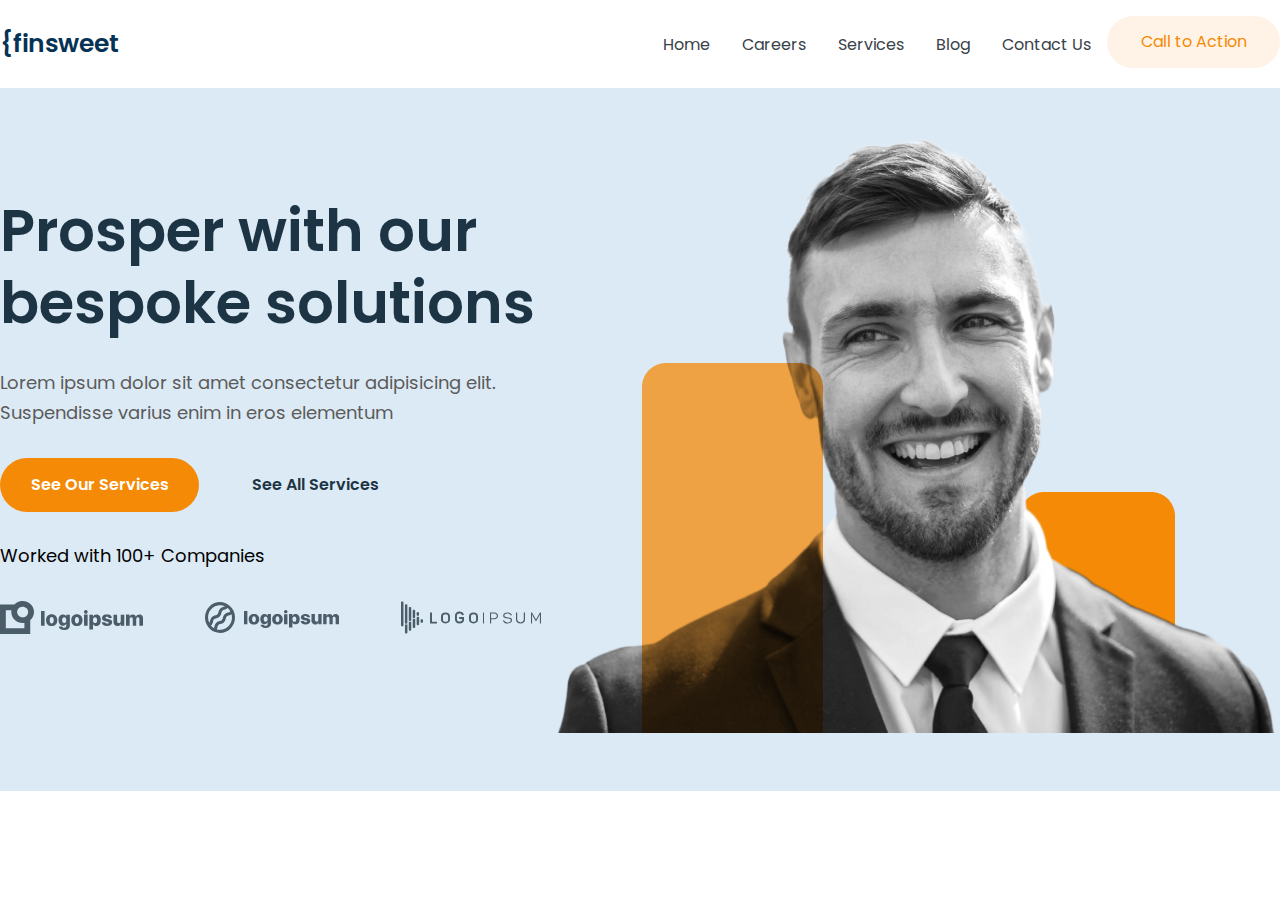
==== index.html @ b8356816 "update1" ====
<!DOCTYPE html>
<html lang="en">

<head>
    <meta charset="UTF-8">
    <meta http-equiv="X-UA-Compatible" content="IE=edge">
    <meta name="viewport" content="width=device-width, initial-scale=1.0">
    <title>Document</title>
    <link rel="stylesheet" href="style.css">
    <link rel="preconnect" href="https://fonts.googleapis.com">
    <link rel="preconnect" href="https://fonts.gstatic.com" crossorigin>
    <link href="https://fonts.googleapis.com/css2?family=Poppins:wght@400;500;600&display=swap" rel="stylesheet">
</head>

<body>
    <header>
        <div class="container">
            <div class="navbar">
                <div class="logo">
                    <p>{finsweet</p>
                </div>
                <div>
                    <nav>
                        <ul>
                            <li> <a href="#">Home</a></li>
                            <li><a href="#">Careers</a></li>
                            <li><a href="#">Services</a></li>
                            <li><a href="#">Blog</a></li>
                            <li><a href="#">Contact Us</a></li>
                        </ul>
                        <div class="button">
                            <a href="#"> Call to Action </a>
                        </div>
                    </nav>
                </div>
            </div>
        </div>
    </header>
    <section>
        <div class="top">
            <div class="container">
                <div class="topflex">
                    <div class="topfirst">
                        <div class="text1"> Prosper with our bespoke solutions</div>
                        <div class="text2">
                            <p> Lorem ipsum dolor sit amet consectetur adipisicing elit. Suspendisse varius enim in
                                eros
                                elementum
                            </p>
                        </div>
                        <div class="topbuttons">
                            <div class="topfirstbutton"><a href="#">See Our Services</a></div>
                            <div class="secondbutton"> <a href="#">See All Services</a></div>
                        </div>
                        <p>Worked with 100+ Companies</p>
                        <div class="topLogos">
                            <img src="./images/haeder-logo-1.svg" alt="">
                            <img src="./images/heder-logo-2.svg" alt="">
                            <img src="./images/header-logo-3.svg" alt="">
                        </div>
                    </div>
                                    <div class="topimg"><img src="./images/header-image.png" alt=""></div>
                </div>

            </div>
        </div>
    </section>

</body>

</html>
---- style.css ----
html{
    font-family: 'poppins';
}
*{
    box-sizing: border-box;
}
body{
    margin: 0;
}
.container{
    width: 100%;
    max-width: 1280px;
    margin: auto;
}
   /* header */
.navbar{
    display: flex;
    width: 100%;
    justify-content: space-between;
    align-items: center;
}
.logo{
    display: flex;
    justify-content: center;
    color: #063255;
    font-weight: 600;
    font-size: 25px;
}
 nav{
 
    display: flex;  
}
 nav ul{   
    width: 500px;
    list-style: none;
    display: flex;
    justify-content: space-around;
 }
 nav ul li a{
    color:  #394149;
    text-decoration: none ;
 }
 .button{
    width: 173px;
    height: 52px;
    background: rgba(245, 138, 7, 0.1);
    border-radius:31px ;
    display: flex;
    justify-content: center;
    align-items: center;
 }
.button a{
    color:#F58A07;
    text-decoration: none ;
}
 /* section 1 */
.top{
    height: 703px;
    background-color:#DCEAF5;
  
}  
.topflex{
    display: flex;
}
.topfirst{
    width: 576px;
    height: 439px;
    margin: auto;
    display: flex;
    flex-direction: column;
    justify-content: space-between;
    
}
.text1{
    color: #1d3444;
    font-size: 58px;
    font-weight: 600;
    line-height: 72px;
}
.text2{
    font-size: 18px;
    font-weight: 500;
    color: #5b5b5b;
    line-height: 30px;
}
.topfirstbutton{    
    width: 199px;
    height: 54px;
    border-radius: 27px;
    background-color: #F58A07;
    display: flex;
    justify-content: center;
    align-items: center;
}
.topfirstbutton a{
    color: #fff;
    text-decoration: none;
    font-size: 16px;
    font-weight: 600;
}
.topbuttons{
    width: 70%;
    display: flex;
    justify-content: space-between;
    align-items: center;   
}
.secondbutton a{
    color: #1d3444;
    text-decoration: none;
    font-size: 16px;
    font-weight: 600;
}
.topfirst p{
    color: #394149 , 50%;
    font-weight: 400;
    font-size: 18px;
    line-height: 30px;
}
.topLogos{
    display: flex;
    justify-content: space-between;
}
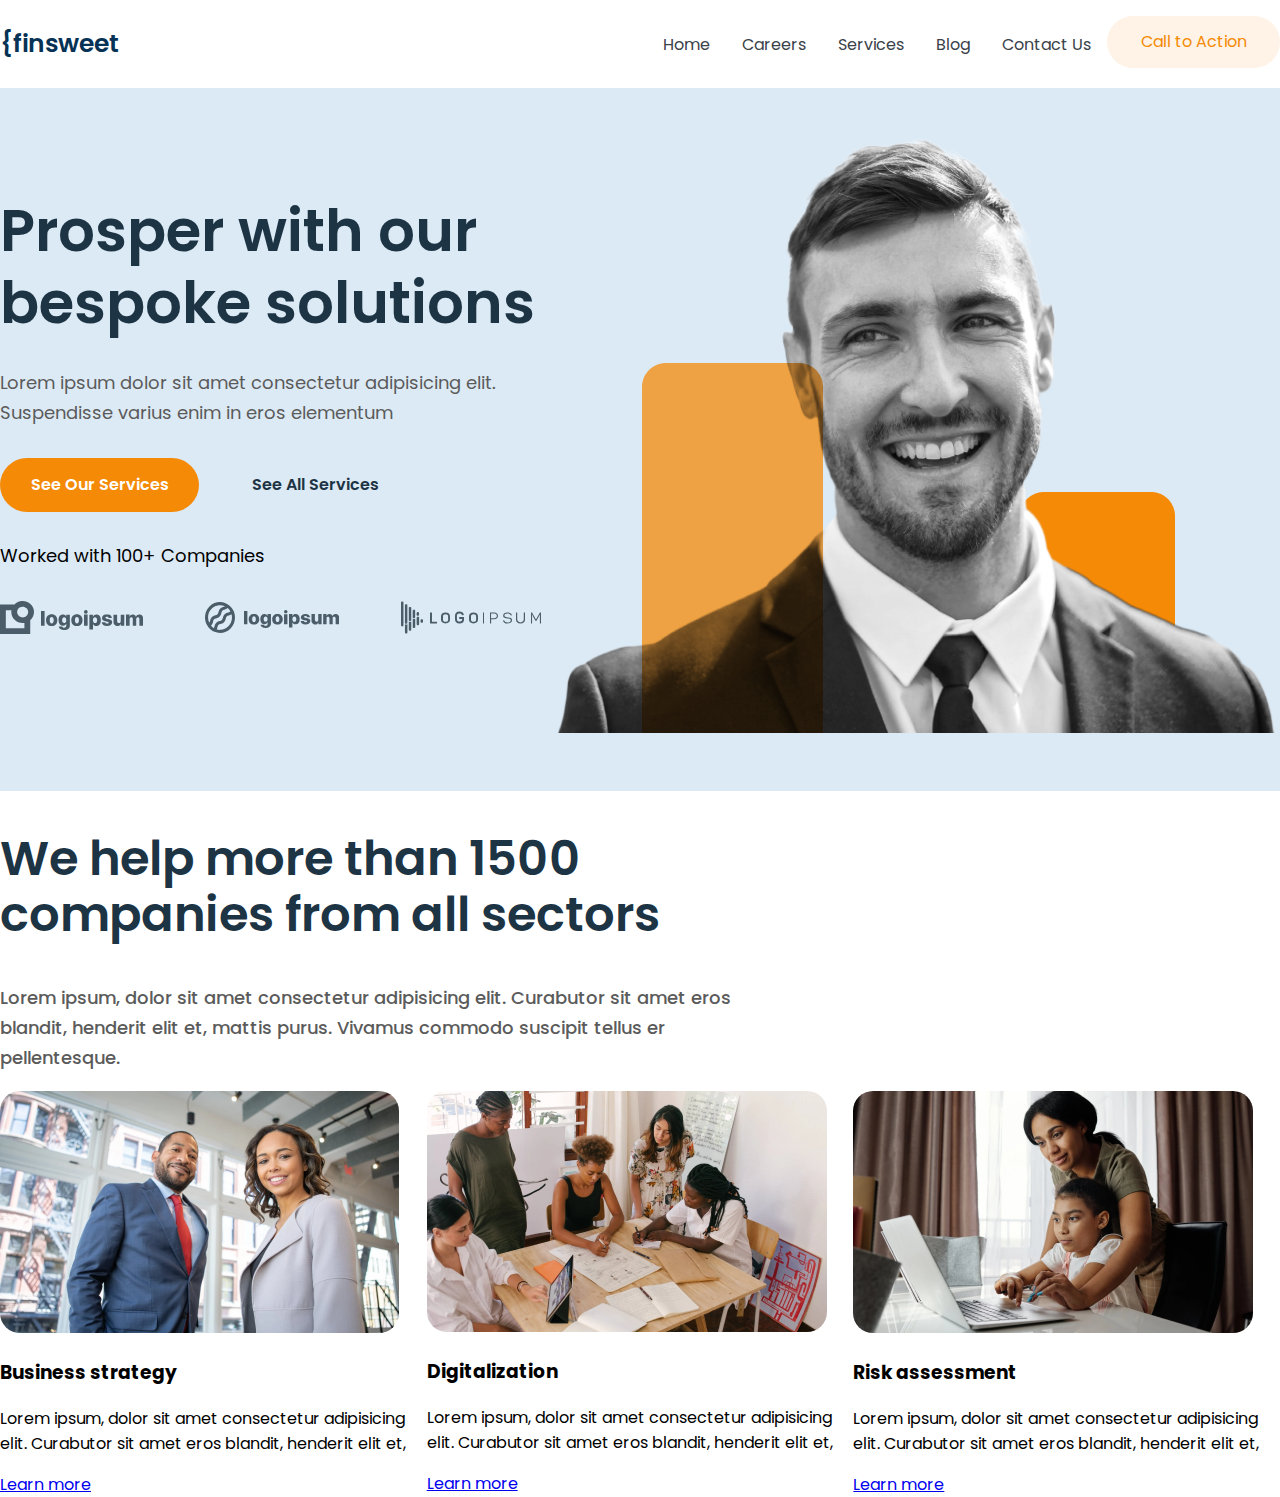
==== commit 98009ea7: "update 2" ====
--- a/index.html
+++ b/index.html
@@ -59,9 +59,49 @@
                             <img src="./images/header-logo-3.svg" alt="">
                         </div>
                     </div>
-                                    <div class="topimg"><img src="./images/header-image.png" alt=""></div>
+                    <div class="topimg"><img src="./images/header-image.png" alt=""></div>
                 </div>
 
+            </div>
+        </div>
+    </section>
+    <section>
+        <div class="container">
+            <div class="sect2">
+                <div class="helpsection">
+                    <h2>We help more than 1500 companies from all sectors</h2>
+                    <p>Lorem ipsum, dolor sit amet consectetur adipisicing elit. Curabutor sit amet eros blandit,
+                        henderit
+                        elit et, mattis purus. Vivamus commodo suscipit tellus er pellentesque.
+                    </p>
+                </div>
+                <div class="helpPost">
+                    <div>
+                        <img src="./images/post1.png" alt="">
+                        <h3>Business strategy</h3>
+                        <p>Lorem ipsum, dolor sit amet consectetur adipisicing elit. Curabutor sit amet eros blandit,
+                            henderit
+                            elit et, </p>
+                        <a href="#"> Learn more </a>
+                    </div>
+                    <div>
+                        <img src="./images/post-2.png" alt="">
+                        <h3>Digitalization</h3>
+                        <p>Lorem ipsum, dolor sit amet consectetur adipisicing elit. Curabutor sit amet eros blandit,
+                            henderit
+                            elit et, </p>
+                        <a href="#"> Learn more </a>
+                    </div>
+                    <div>
+                        <img src="./images/post-3.png" alt="">
+                        <h3>Risk assessment</h3>
+                        <p>Lorem ipsum, dolor sit amet consectetur adipisicing elit. Curabutor sit amet eros blandit,
+                            henderit
+                            elit et, </p>
+                        <a href="#"> Learn more </a>
+                    </div>
+
+                </div>
             </div>
         </div>
     </section>
--- a/style.css
+++ b/style.css
@@ -120,3 +120,30 @@
     display: flex;
     justify-content: space-between;
 }
+
+/* section 2 (help section) */
+.helpsection{
+    width: 735px;
+}
+.helpsection h2{
+    font-size: 48px;
+    font-weight: 600;
+    line-height: 56px; 
+    color:#1d3444
+}
+.helpsection p{
+    font-size: 18px;
+    font-weight: 500;
+    line-height: 30px; 
+    color:#5b5b5b
+}
+.helpPost{
+    width: 100%;
+    display:flex ;
+    justify-content: space-between;
+}
+.helpPost img{
+    border-radius: 20px;
+    
+}
+
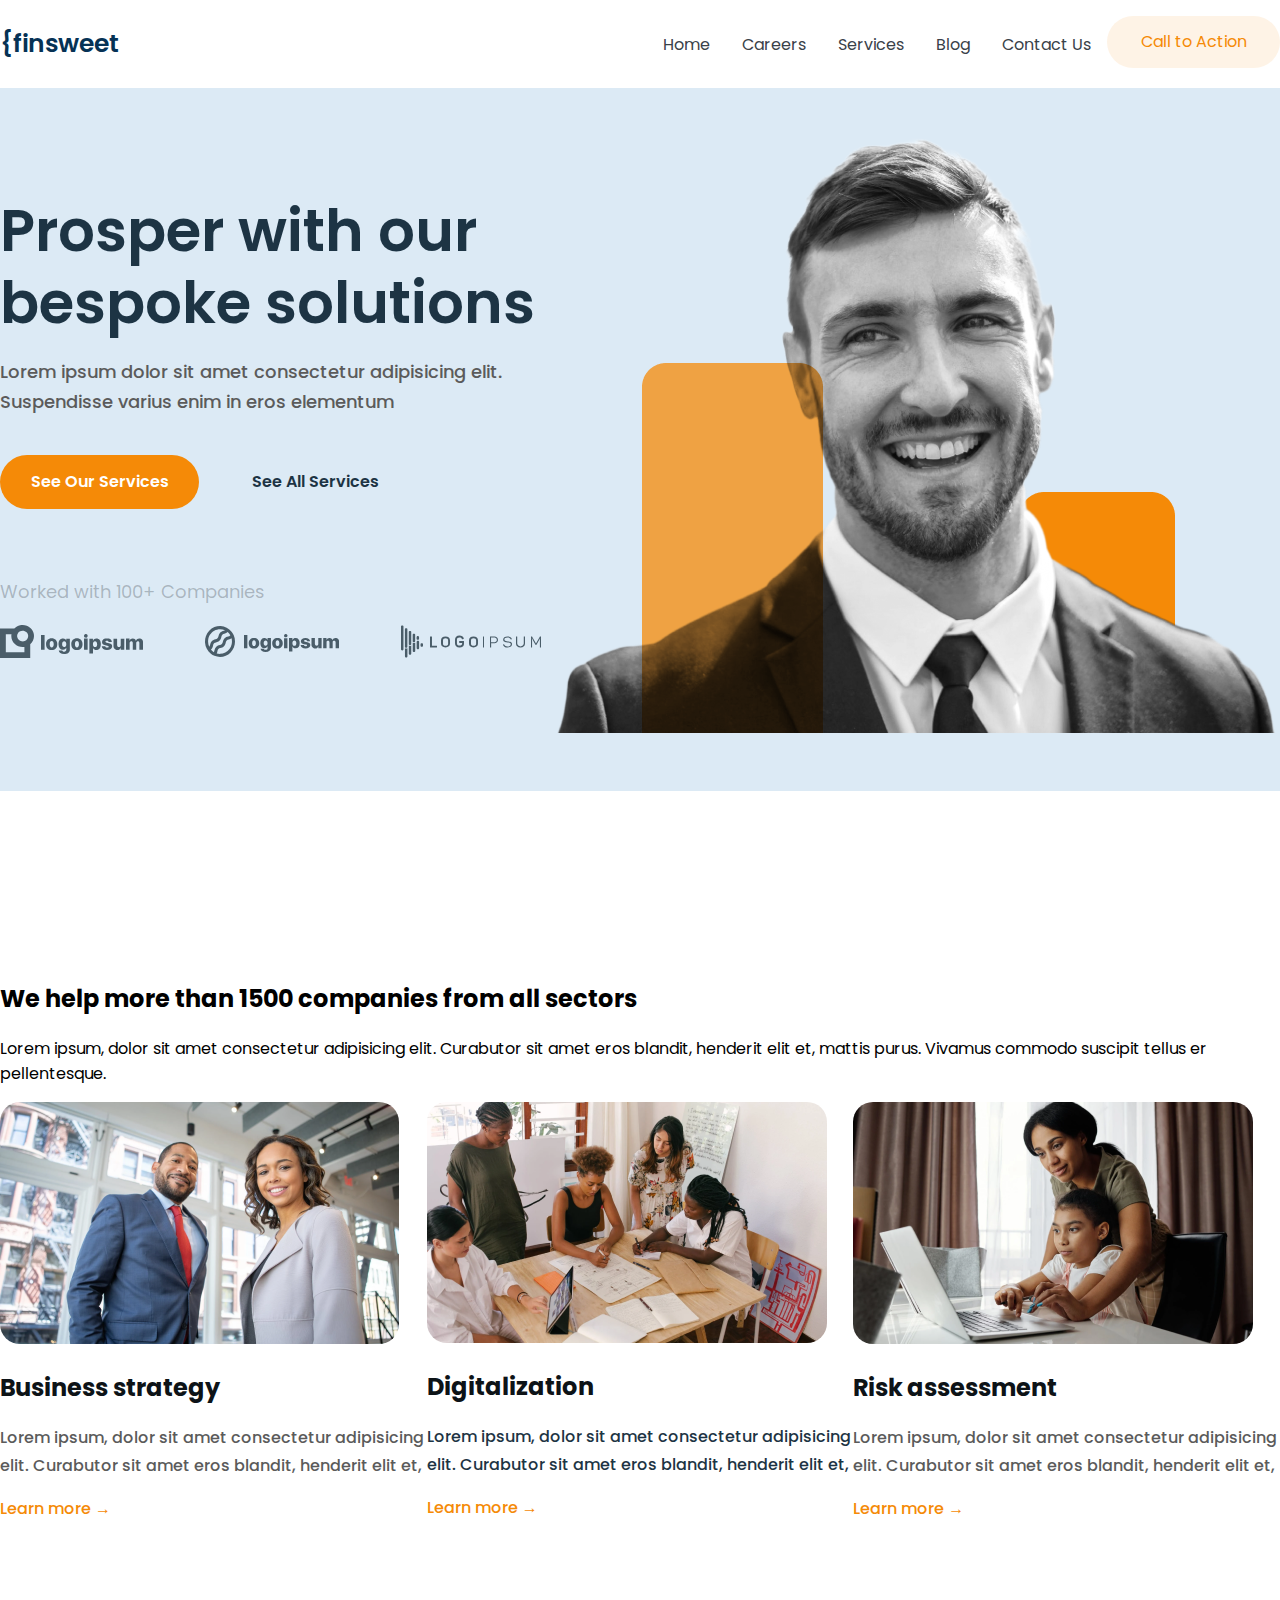
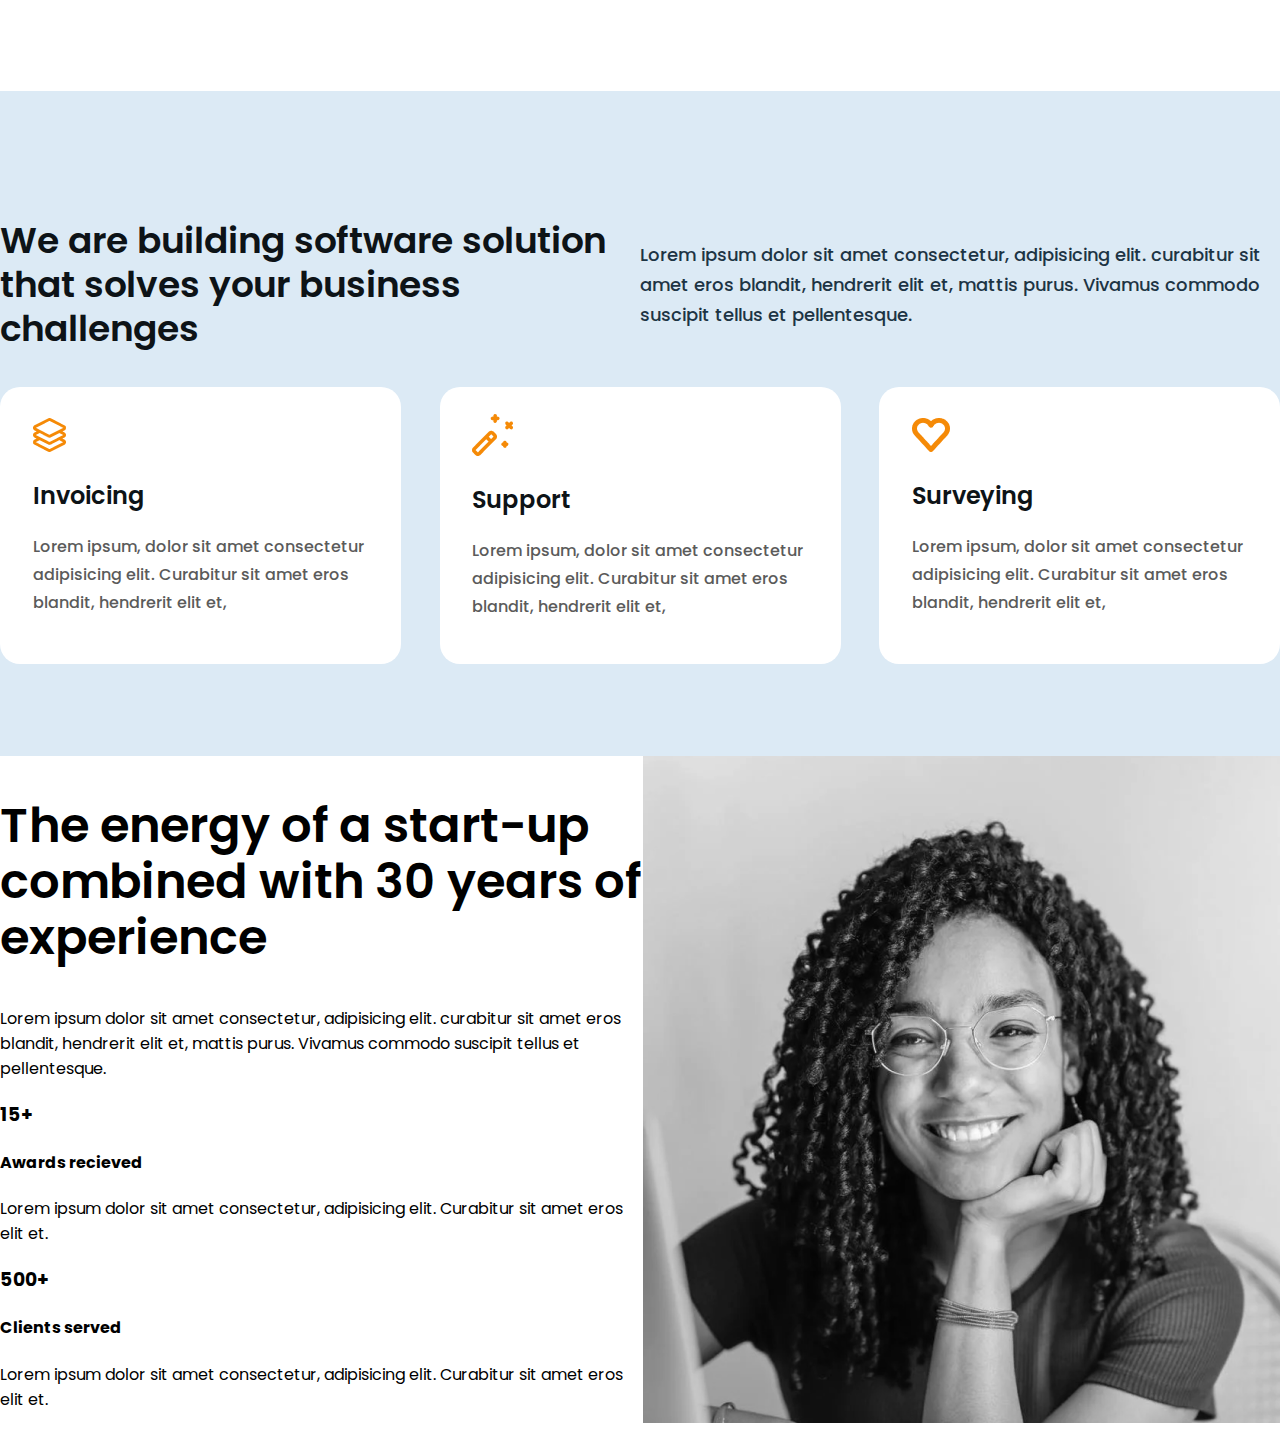
==== commit d6c5cb7a: "update3" ====
--- a/index.html
+++ b/index.html
@@ -1,25 +1,26 @@
 <!DOCTYPE html>
 <html lang="en">
 
-<head>
-    <meta charset="UTF-8">
-    <meta http-equiv="X-UA-Compatible" content="IE=edge">
-    <meta name="viewport" content="width=device-width, initial-scale=1.0">
-    <title>Document</title>
-    <link rel="stylesheet" href="style.css">
-    <link rel="preconnect" href="https://fonts.googleapis.com">
-    <link rel="preconnect" href="https://fonts.gstatic.com" crossorigin>
-    <link href="https://fonts.googleapis.com/css2?family=Poppins:wght@400;500;600&display=swap" rel="stylesheet">
-</head>
+    <head>
+        <meta charset="UTF-8">
+        <meta http-equiv="X-UA-Compatible" content="IE=edge">
+        <meta name="viewport" content="width=device-width, initial-scale=1.0">
+        <title>Document</title>
+        <link rel="stylesheet" href="style.css">
+        <link rel="stylesheet" href="global.css">
+        <link rel="stylesheet" href="header.css">
+        <link rel="preconnect" href="https://fonts.googleapis.com">
+        <link rel="preconnect" href="https://fonts.gstatic.com" crossorigin>
+        <link href="https://fonts.googleapis.com/css2?family=Poppins:wght@400;500;600&display=swap" rel="stylesheet">
+    </head>
 
-<body>
-    <header>
-        <div class="container">
-            <div class="navbar">
+    <body>
+        <header class="container">
+            <div class="header-part-1">
                 <div class="logo">
                     <p>{finsweet</p>
                 </div>
-                <div>
+                <div class="header-part-2">
                     <nav>
                         <ul>
                             <li> <a href="#">Home</a></li>
@@ -28,84 +29,160 @@
                             <li><a href="#">Blog</a></li>
                             <li><a href="#">Contact Us</a></li>
                         </ul>
-                        <div class="button">
-                            <a href="#"> Call to Action </a>
-                        </div>
                     </nav>
+                    <div class="call-button">
+                        <a href="#"> Call to Action </a>
+                    </div>
                 </div>
             </div>
-        </div>
-    </header>
-    <section>
-        <div class="top">
+        </header>
+        <section class="sec-1">
             <div class="container">
-                <div class="topflex">
-                    <div class="topfirst">
-                        <div class="text1"> Prosper with our bespoke solutions</div>
-                        <div class="text2">
+                <div class="sec-1-flex">
+                    <div class="sec-1-left">
+                        <div class="sec-1-left-title"> Prosper with our bespoke solutions</div>
+                        <div class="sec-1-left-p-1">
                             <p> Lorem ipsum dolor sit amet consectetur adipisicing elit. Suspendisse varius enim in
                                 eros
                                 elementum
                             </p>
                         </div>
-                        <div class="topbuttons">
-                            <div class="topfirstbutton"><a href="#">See Our Services</a></div>
-                            <div class="secondbutton"> <a href="#">See All Services</a></div>
+                        <div class="sec-1-left-buttons">
+                            <div class="sec-1-left-first-button"><a href="#">See Our Services</a></div>
+                            <div class="sec-1-left-second-button"> <a href="#">See All Services</a></div>
                         </div>
-                        <p>Worked with 100+ Companies</p>
-                        <div class="topLogos">
+                        <div class="sec-1-left-p-2">
+                            <p>Worked with 100+ Companies</p>
+                        </div>
+                        <div class="sec-1-logos">
                             <img src="./images/haeder-logo-1.svg" alt="">
                             <img src="./images/heder-logo-2.svg" alt="">
                             <img src="./images/header-logo-3.svg" alt="">
                         </div>
                     </div>
-                    <div class="topimg"><img src="./images/header-image.png" alt=""></div>
+                    <div class="right"><img src="./images/header-image.png" alt=""></div>
                 </div>
 
+
             </div>
-        </div>
-    </section>
-    <section>
-        <div class="container">
-            <div class="sect2">
-                <div class="helpsection">
-                    <h2>We help more than 1500 companies from all sectors</h2>
-                    <p>Lorem ipsum, dolor sit amet consectetur adipisicing elit. Curabutor sit amet eros blandit,
-                        henderit
-                        elit et, mattis purus. Vivamus commodo suscipit tellus er pellentesque.
-                    </p>
-                </div>
-                <div class="helpPost">
-                    <div>
-                        <img src="./images/post1.png" alt="">
-                        <h3>Business strategy</h3>
+        </section>
+        <section>
+            <div class="sect2 container">
+                <div class="">
+                    <div class="helpSection">
+                        <h2>We help more than 1500 companies from all sectors</h2>
                         <p>Lorem ipsum, dolor sit amet consectetur adipisicing elit. Curabutor sit amet eros blandit,
                             henderit
-                            elit et, </p>
-                        <a href="#"> Learn more </a>
+                            elit et, mattis purus. Vivamus commodo suscipit tellus er pellentesque.
+                        </p>
                     </div>
-                    <div>
-                        <img src="./images/post-2.png" alt="">
-                        <h3>Digitalization</h3>
-                        <p>Lorem ipsum, dolor sit amet consectetur adipisicing elit. Curabutor sit amet eros blandit,
-                            henderit
-                            elit et, </p>
-                        <a href="#"> Learn more </a>
+                    <div class="helpPost">
+                        <div>
+                            <img src="./images/post1.png" alt="">
+                            <h3>Business strategy</h3>
+                            <p>Lorem ipsum, dolor sit amet consectetur adipisicing elit. Curabutor sit amet eros blandit,
+                                henderit
+                                elit et, </p>
+                            <a href="#"> Learn more </a>
+                        </div>
+                        <div>
+                            <img src="./images/post-2.png" alt="">
+                            <h3>Digitalization</h3>
+                            <p>
+                            <div class=helpPost2> Lorem ipsum, dolor sit amet consectetur adipisicing elit. Curabutor sit
+                                amet eros blandit,
+                                henderit
+                                elit et, </div>
+                            </p>
+                            <a href="#"> Learn more </a>
+                        </div>
+                        <div>
+                            <img src="./images/post-3.png" alt="">
+                            <h3>Risk assessment</h3>
+                            <p>Lorem ipsum, dolor sit amet consectetur adipisicing elit. Curabutor sit amet eros blandit,
+                                henderit
+                                elit et, </p>
+                            <a href="#"> Learn more </a>
+                        </div>
                     </div>
-                    <div>
-                        <img src="./images/post-3.png" alt="">
-                        <h3>Risk assessment</h3>
-                        <p>Lorem ipsum, dolor sit amet consectetur adipisicing elit. Curabutor sit amet eros blandit,
-                            henderit
-                            elit et, </p>
-                        <a href="#"> Learn more </a>
-                    </div>
-
                 </div>
             </div>
-        </div>
-    </section>
-
-</body>
-
+        </section>
+        <section>
+            <div class="feasection">
+                <div class="container">
+                    <div class="fsectexts">
+                        <h3>We are building software solution that solves your business challenges</h3>
+                        <p>Lorem ipsum dolor sit amet consectetur, adipisicing elit. curabitur sit amet eros blandit,
+                            hendrerit elit et, mattis purus. Vivamus commodo suscipit tellus et pellentesque.
+                        </p>
+                    </div>
+                    <div class="fseccards">
+                        <div class="fseccard">
+                            <div>
+                                <img src="./images/Icon-layer.png" alt="">
+                                <h3>Invoicing</h3>
+                                <p>Lorem ipsum, dolor sit amet consectetur adipisicing elit. Curabitur sit amet eros
+                                    blandit,
+                                    hendrerit elit et,
+                                </p>
+                            </div>
+                        </div>
+                        <div class="fseccard">
+                            <div>
+                                <img src="./images/Icon-wizard.png" alt="">
+                                <h3>Support</h3>
+                                <p>Lorem ipsum, dolor sit amet consectetur adipisicing elit. Curabitur sit amet eros
+                                    blandit,
+                                    hendrerit elit et,
+                                </p>
+                            </div>
+                        </div>
+                        <div class="fseccard">
+                            <div>
+                                <img src="./images/Icon-heart.png" alt="">
+                                <h3>Surveying</h3>
+                                <p>Lorem ipsum, dolor sit amet consectetur adipisicing elit. Curabitur sit amet eros
+                                    blandit,
+                                    hendrerit elit et,
+                                </p>
+                            </div>
+                        </div>
+                    </div>
+                </div>
+            </div>
+        </section>
+        <section>
+            <div class="aboutsec">
+                <div class="container">
+                    <div class="absection">
+                        <div class="abtext">
+                            <h2>The energy of a start-up combined with 30 years of experience</h2>
+                            <p>Lorem ipsum dolor sit amet consectetur, adipisicing elit. curabitur sit amet eros blandit,
+                                hendrerit elit et, mattis purus. Vivamus commodo suscipit tellus et pellentesque.</p>
+                            <div class="abfea">
+                                <div>
+                                    <h3>15+</h3>
+                                    <h4>Awards recieved</h4>
+                                    <p>Lorem ipsum dolor sit amet consectetur, adipisicing elit. Curabitur sit amet eros
+                                        elit
+                                        et.</p>
+                                </div>
+                                <div>
+                                    <h3>500+</h3>
+                                    <h4>Clients served</h4>
+                                    <p>Lorem ipsum dolor sit amet consectetur, adipisicing elit. Curabitur sit amet eros
+                                        elit
+                                        et.</p>
+                                </div>
+                            </div>
+                        </div>
+                        <div class="abimg">
+                            <img src="./images/about-image.png" alt="">
+                        </div>
+                    </div>
+                </div>
+            </div>
+        </section>
+    </body>
 </html>--- a/style.css
+++ b/style.css
@@ -1,89 +1,39 @@
-html{
-    font-family: 'poppins';
-}
-*{
-    box-sizing: border-box;
-}
-body{
-    margin: 0;
-}
-.container{
-    width: 100%;
-    max-width: 1280px;
-    margin: auto;
-}
-   /* header */
-.navbar{
-    display: flex;
-    width: 100%;
-    justify-content: space-between;
-    align-items: center;
-}
-.logo{
-    display: flex;
-    justify-content: center;
-    color: #063255;
-    font-weight: 600;
-    font-size: 25px;
-}
- nav{
- 
-    display: flex;  
-}
- nav ul{   
-    width: 500px;
-    list-style: none;
-    display: flex;
-    justify-content: space-around;
- }
- nav ul li a{
-    color:  #394149;
-    text-decoration: none ;
- }
- .button{
-    width: 173px;
-    height: 52px;
-    background: rgba(245, 138, 7, 0.1);
-    border-radius:31px ;
-    display: flex;
-    justify-content: center;
-    align-items: center;
- }
-.button a{
-    color:#F58A07;
-    text-decoration: none ;
-}
- /* section 1 */
-.top{
+/* section 1 */
+.sec-1{
     height: 703px;
     background-color:#DCEAF5;
-  
 }  
-.topflex{
+.sec-1-flex{
     display: flex;
 }
-.topfirst{
+.sec-1-left{
     width: 576px;
     height: 439px;
     margin: auto;
     display: flex;
     flex-direction: column;
     justify-content: space-between;
-    
 }
-.text1{
+.sec-1-left-title{
     color: #1d3444;
     font-size: 58px;
     font-weight: 600;
     line-height: 72px;
 }
-.text2{
+.sec-1-left-p-1{
     font-size: 18px;
     font-weight: 500;
     color: #5b5b5b;
     line-height: 30px;
 }
-.topfirstbutton{    
+.sec-1-left-buttons{
+    width: 70%;
+    display: flex;
+    justify-content: space-between;
+    align-items: center; 
+    margin-top: 20px;
+}  
+.sec-1-left-first-button {    
     width: 199px;
     height: 54px;
     border-radius: 27px;
@@ -92,40 +42,44 @@
     justify-content: center;
     align-items: center;
 }
-.topfirstbutton a{
+.sec-1-left-first-button a {
     color: #fff;
     text-decoration: none;
     font-size: 16px;
-    font-weight: 600;
+    font-weight: 600; 
 }
-.topbuttons{
-    width: 70%;
-    display: flex;
-    justify-content: space-between;
-    align-items: center;   
-}
-.secondbutton a{
+.sec-1-left-second-button a{
     color: #1d3444;
     text-decoration: none;
     font-size: 16px;
     font-weight: 600;
 }
-.topfirst p{
-    color: #394149 , 50%;
+.sec-1-left-p-2{
+    color: #39414950;
     font-weight: 400;
     font-size: 18px;
     line-height: 30px;
+    margin-top: 50px;
 }
-.topLogos{
+.sec-1-logos{
     display: flex;
     justify-content: space-between;
 }
+.sec-1-right{
+    margin-right: 10000px;
+}
 
 /* section 2 (help section) */
+.sect2{
+    height: 900px;
+    display: flex;
+    align-items: center;
+}
 .helpsection{
     width: 735px;
 }
 .helpsection h2{
+    margin-top: 0;
     font-size: 48px;
     font-weight: 600;
     line-height: 56px; 
@@ -144,6 +98,99 @@
 }
 .helpPost img{
     border-radius: 20px;
-    
+}
+.helpPost h3{
+    font-size: 24px;
+    font-weight: 500px;
+    line-height: 25.56px;
+    color: #0d1317;
+}
+.helpPost p{
+    font-size: 16px;
+    font-weight: 500;
+    line-height: 28px;
+    color:#5b5b5b
+} 
+.helpPost2{ 
+    color: #1d3444;
+    font-size: 16px;
+    font-weight: 500;
+    line-height: 28px;
+}
+.helpPost a{
+    color: #F58A07;
+    font-size: 16px;
+    font-weight: 500;
+    line-height: 17.04px;
+    text-decoration: none;
+}
+.helpPost a::after{
+    content: "\2192";   
+}
+/* section 3 */
+.feasection{
+    height: 665px;
+    background: #DCEAF5;
+    display: flex;
+    justify-content: center;
+    align-items: center;
+}
+.fsectexts{
+    display: flex;
+    align-items: center;
+}
+.fsectexts h3{
+    width: 50%;
+    color: #0d1317;
+    font-size: 36px;
+    font-weight: 600;
+    line-height: 44px;
+}
+.fsectexts p {
+    width: 50%;
+    color: #1d3444;
+    font-size: 18px;
+    font-weight: 500;
+    line-height: 30px;
+}
+.fseccards{
+    display: flex;
+    justify-content:space-between ;
+}
+.fseccard{
+    background-color: #fff ;
+    width: 401px;
+    height: 277px;
+    display: flex;
+    justify-content: center;
+    align-items: center;
+    border-radius: 20px;
+}
+.fseccard div{
+    width: 336px;
+}
+.fseccard h3{
+    color: #0d1317;
+    font-size: 24px;
+    font-weight: 600;
+    line-height: 25.56PX;
+}
+.fseccard p{
+    color: #5b5b5b;
+    font-size: 16px;
+    font-weight: 500;
+    line-height: 28PX;
+}
+/* section 4 */
+.absection{
+    display: flex;
+    justify-content: center;
+    align-items: center;
+}
+.abtext h2{ 
+    font-size: 48px;
+    font-weight: 600;
+    line-height: 56px;
+
 }
 
--- a/global.css
+++ b/global.css
@@ -0,0 +1,20 @@
+html{
+    font-family: 'poppins';
+}
+*{
+    box-sizing: border-box;
+}
+body{
+    margin: 0;
+}
+.container{
+    width: 100%;
+    max-width: 1280px;
+    margin: auto;
+}
+a {
+    text-decoration: none;
+}
+ul{
+    list-style: none;
+}--- a/header.css
+++ b/header.css
@@ -0,0 +1,38 @@
+.header-part-1{
+    display: flex;
+    width: 100%;
+    justify-content: space-between;
+    align-items: center;
+}
+.logo{
+    display: flex;
+    justify-content: center;
+    color: #063255;
+    font-weight: 600;
+    font-size: 25px;
+}
+ .header-part-2{ 
+    display: flex;  
+}
+ nav ul{   
+    width: 500px;
+    display: flex;
+    justify-content: space-around;
+ }
+ nav ul li a{
+    color:  #394149;
+
+ }
+ .call-button{
+    width: 173px;
+    height: 52px;
+    background: rgba(245, 138, 7, 0.1);
+    border-radius:31px ;
+    display: flex;
+    justify-content: center;
+    align-items: center;
+ }
+.call-button a{
+    color:#F58A07;
+
+}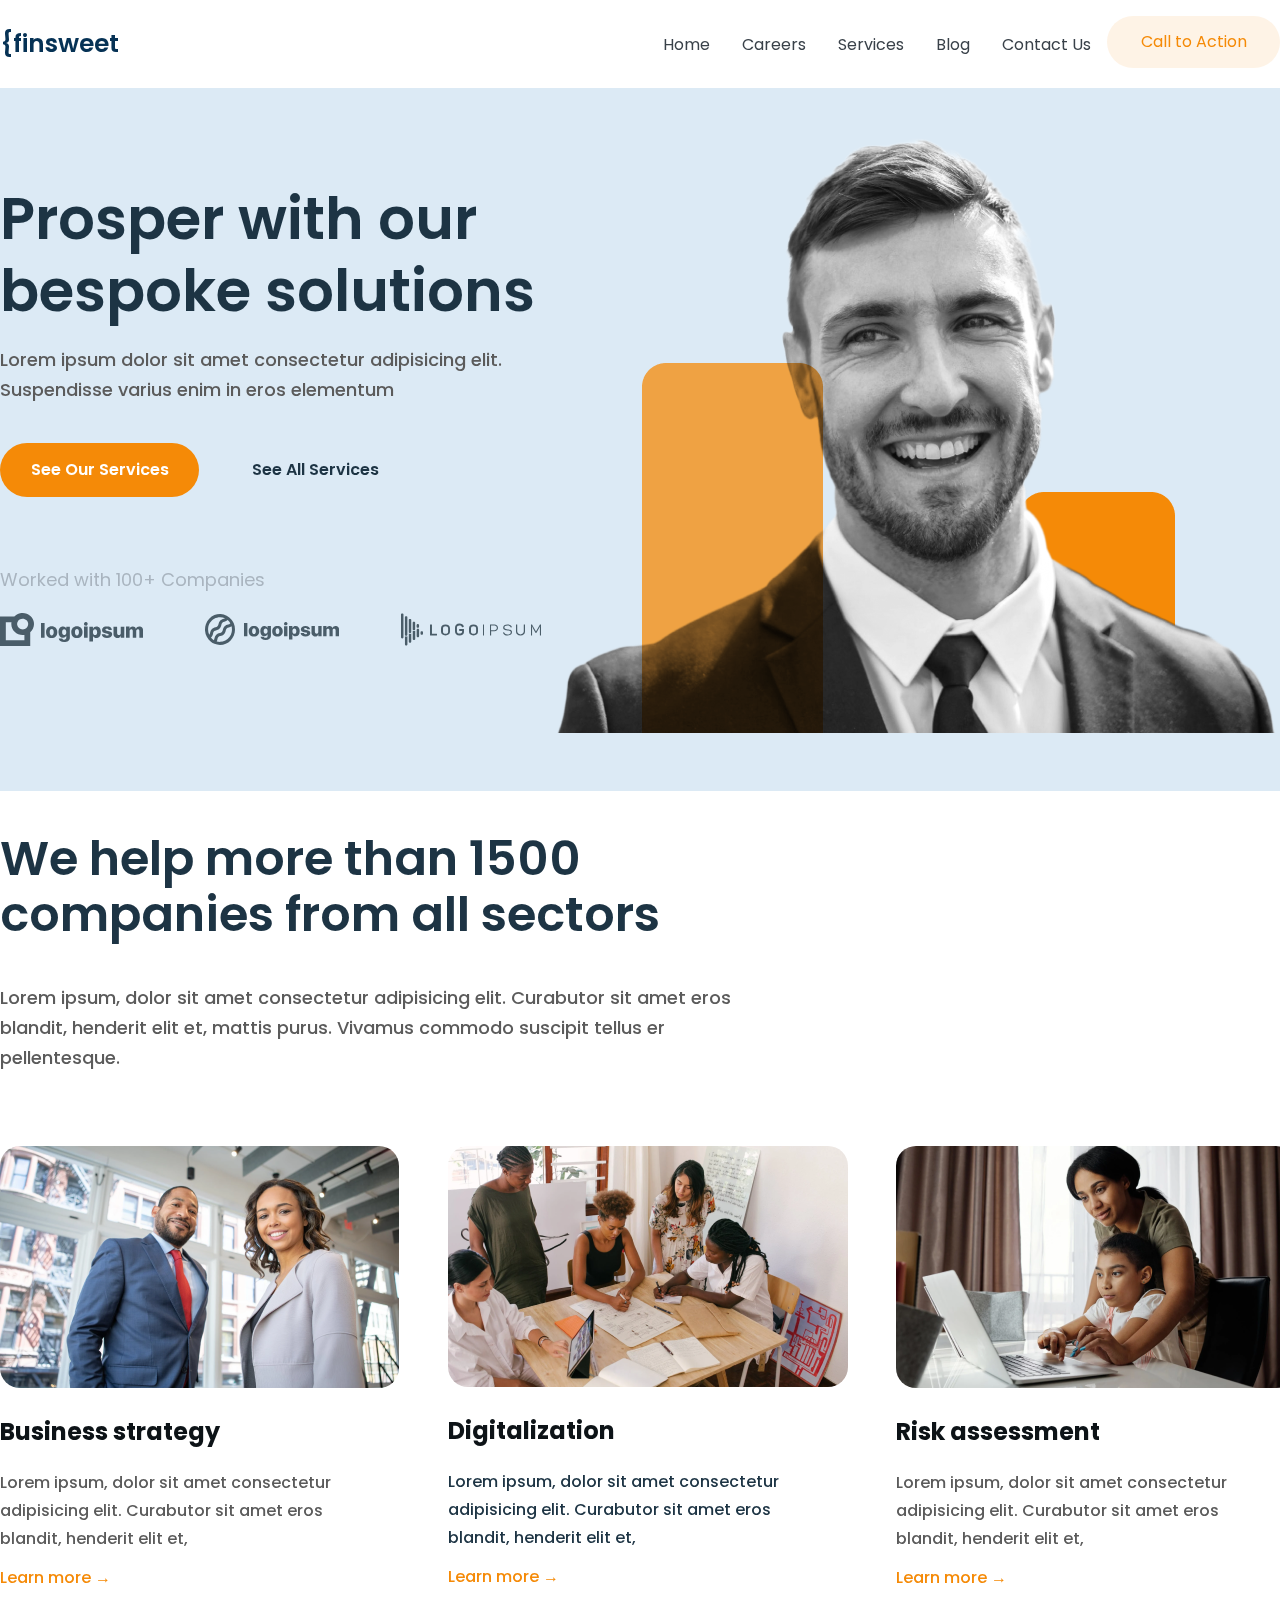
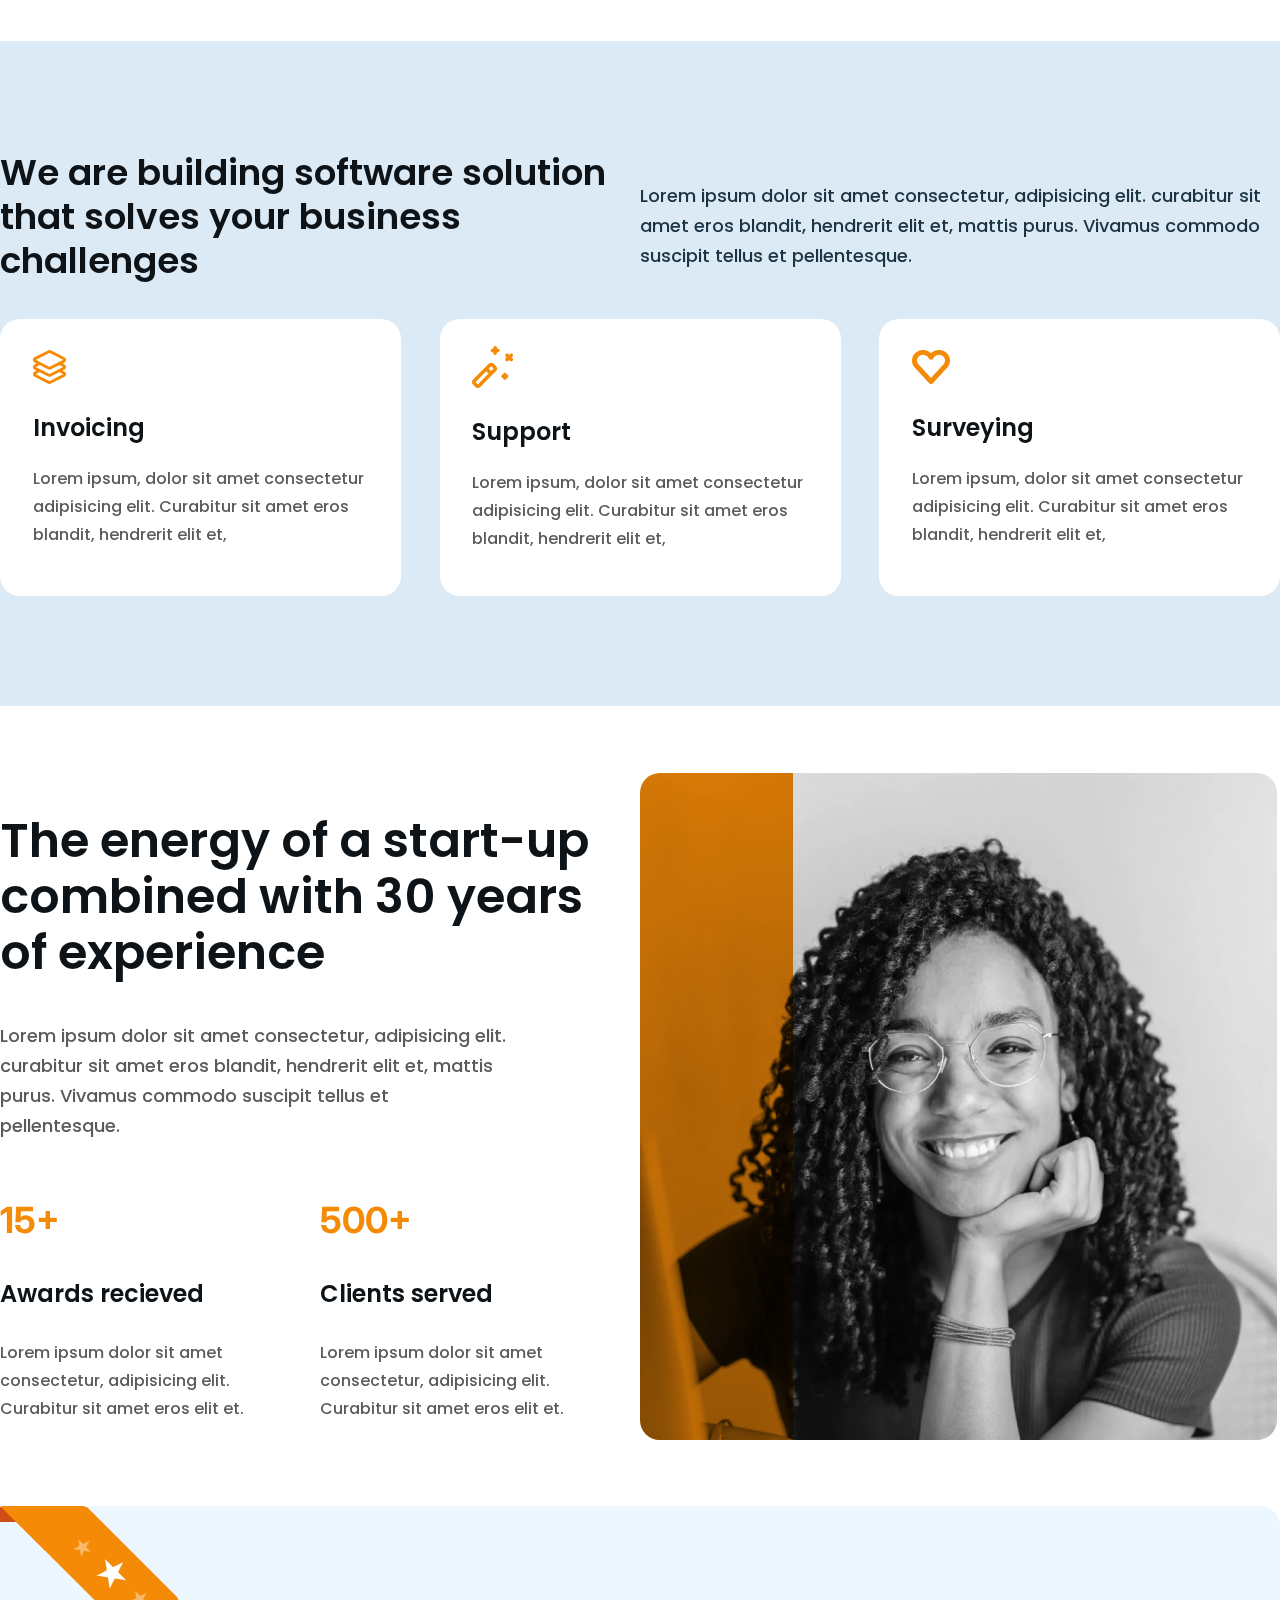
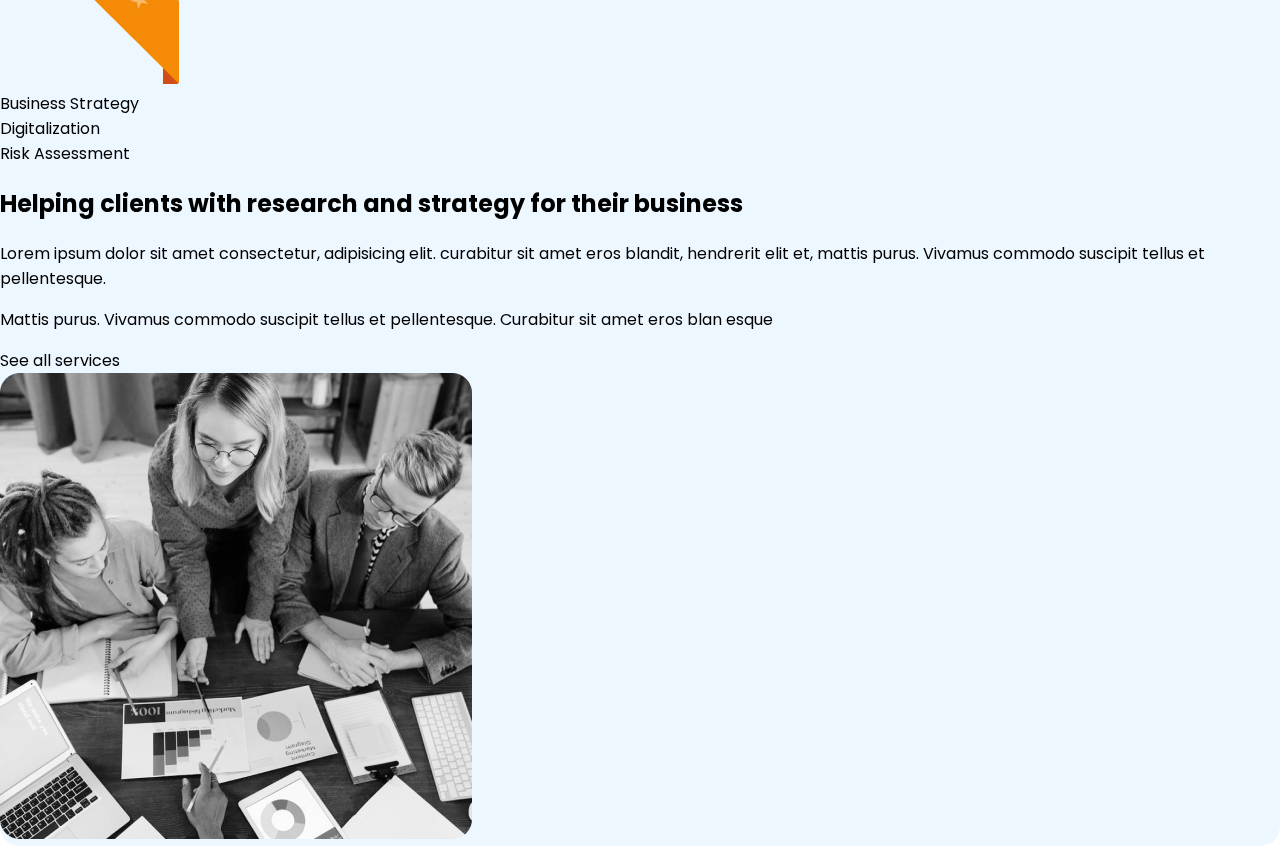
==== commit cc343889: "update4" ====
--- a/index.html
+++ b/index.html
@@ -12,8 +12,10 @@
         <link rel="preconnect" href="https://fonts.googleapis.com">
         <link rel="preconnect" href="https://fonts.gstatic.com" crossorigin>
         <link href="https://fonts.googleapis.com/css2?family=Poppins:wght@400;500;600&display=swap" rel="stylesheet">
+        <link rel="preconnect" href="https://fonts.googleapis.com">
+        <link rel="preconnect" href="https://fonts.gstatic.com" crossorigin>
+        <link href="https://fonts.googleapis.com/css2?family=Inter:wght@700&display=swap" rel="stylesheet">
     </head>
-
     <body>
         <header class="container">
             <div class="header-part-1">
@@ -62,125 +64,150 @@
                     </div>
                     <div class="right"><img src="./images/header-image.png" alt=""></div>
                 </div>
-
-
-            </div>
-        </section>
-        <section>
-            <div class="sect2 container">
-                <div class="">
-                    <div class="helpSection">
-                        <h2>We help more than 1500 companies from all sectors</h2>
+            </div>
+        </section>
+        <section class="sec-2 container">
+            <div class="sec-2-title">
+                <h2>We help more than 1500 companies from all sectors</h2>
+                <p>Lorem ipsum, dolor sit amet consectetur adipisicing elit. Curabutor sit amet eros blandit,
+                    henderit
+                    elit et, mattis purus. Vivamus commodo suscipit tellus er pellentesque.
+                </p>
+            </div>
+            <div class="sec-2-help-post">
+                <article>
+                    <a href="#">
+                        <img src="./images/post1.png" alt="">
+                        <h3>Business strategy</h3>
                         <p>Lorem ipsum, dolor sit amet consectetur adipisicing elit. Curabutor sit amet eros blandit,
                             henderit
-                            elit et, mattis purus. Vivamus commodo suscipit tellus er pellentesque.
-                        </p>
-                    </div>
-                    <div class="helpPost">
-                        <div>
-                            <img src="./images/post1.png" alt="">
-                            <h3>Business strategy</h3>
-                            <p>Lorem ipsum, dolor sit amet consectetur adipisicing elit. Curabutor sit amet eros blandit,
-                                henderit
-                                elit et, </p>
-                            <a href="#"> Learn more </a>
-                        </div>
-                        <div>
-                            <img src="./images/post-2.png" alt="">
-                            <h3>Digitalization</h3>
-                            <p>
-                            <div class=helpPost2> Lorem ipsum, dolor sit amet consectetur adipisicing elit. Curabutor sit
+                            elit et, </p>
+                        <div class="sec-2-help-post-orange-text"> Learn more </div>
+                    </a>
+                </article>
+                <article>
+                    <a href="#">
+                        <img src="./images/post-2.png" alt="">
+                        <h3>Digitalization</h3>
+                        <p>
+                            <div class=sec-2-help-post-2-p>
+                                Lorem ipsum, dolor sit amet consectetur adipisicing elit. Curabutor sit
                                 amet eros blandit,
                                 henderit
-                                elit et, </div>
-                            </p>
-                            <a href="#"> Learn more </a>
-                        </div>
+                                elit et,
+                            </div>
+                        </p>
+                        <div class="sec-2-help-post-orange-text"> Learn more </div>
+                    </a>
+                </article>
+                <article>
+                    <a href="#">
+                        <img src="./images/post-3.png" alt="">
+                        <h3>Risk assessment</h3>
+                        <p>Lorem ipsum, dolor sit amet consectetur adipisicing elit. Curabutor sit amet eros blandit,
+                            henderit
+                            elit et, </p>
+                        <div class="sec-2-help-post-orange-text"> Learn more </div>
+                    </a>
+                    <article>
+            </div>
+            </div>
+        </section>
+        <section class="sec-3">
+            <div class="container">
+                <div class="sec-3-title">
+                    <h3>We are building software solution that solves your business challenges</h3>
+                    <p>Lorem ipsum dolor sit amet consectetur, adipisicing elit. curabitur sit amet eros blandit,
+                        hendrerit elit et, mattis purus. Vivamus commodo suscipit tellus et pellentesque.
+                    </p>
+                </div>
+                <div class="sec-3-cards">
+                    <div class="sec-3-card">
                         <div>
-                            <img src="./images/post-3.png" alt="">
-                            <h3>Risk assessment</h3>
-                            <p>Lorem ipsum, dolor sit amet consectetur adipisicing elit. Curabutor sit amet eros blandit,
-                                henderit
-                                elit et, </p>
-                            <a href="#"> Learn more </a>
-                        </div>
-                    </div>
-                </div>
-            </div>
-        </section>
-        <section>
-            <div class="feasection">
-                <div class="container">
-                    <div class="fsectexts">
-                        <h3>We are building software solution that solves your business challenges</h3>
-                        <p>Lorem ipsum dolor sit amet consectetur, adipisicing elit. curabitur sit amet eros blandit,
-                            hendrerit elit et, mattis purus. Vivamus commodo suscipit tellus et pellentesque.
-                        </p>
-                    </div>
-                    <div class="fseccards">
-                        <div class="fseccard">
-                            <div>
-                                <img src="./images/Icon-layer.png" alt="">
-                                <h3>Invoicing</h3>
-                                <p>Lorem ipsum, dolor sit amet consectetur adipisicing elit. Curabitur sit amet eros
-                                    blandit,
-                                    hendrerit elit et,
-                                </p>
-                            </div>
-                        </div>
-                        <div class="fseccard">
-                            <div>
-                                <img src="./images/Icon-wizard.png" alt="">
-                                <h3>Support</h3>
-                                <p>Lorem ipsum, dolor sit amet consectetur adipisicing elit. Curabitur sit amet eros
-                                    blandit,
-                                    hendrerit elit et,
-                                </p>
-                            </div>
-                        </div>
-                        <div class="fseccard">
-                            <div>
-                                <img src="./images/Icon-heart.png" alt="">
-                                <h3>Surveying</h3>
-                                <p>Lorem ipsum, dolor sit amet consectetur adipisicing elit. Curabitur sit amet eros
-                                    blandit,
-                                    hendrerit elit et,
-                                </p>
-                            </div>
-                        </div>
-                    </div>
-                </div>
-            </div>
-        </section>
-        <section>
-            <div class="aboutsec">
-                <div class="container">
-                    <div class="absection">
-                        <div class="abtext">
-                            <h2>The energy of a start-up combined with 30 years of experience</h2>
-                            <p>Lorem ipsum dolor sit amet consectetur, adipisicing elit. curabitur sit amet eros blandit,
-                                hendrerit elit et, mattis purus. Vivamus commodo suscipit tellus et pellentesque.</p>
-                            <div class="abfea">
-                                <div>
-                                    <h3>15+</h3>
-                                    <h4>Awards recieved</h4>
-                                    <p>Lorem ipsum dolor sit amet consectetur, adipisicing elit. Curabitur sit amet eros
-                                        elit
-                                        et.</p>
-                                </div>
-                                <div>
-                                    <h3>500+</h3>
-                                    <h4>Clients served</h4>
-                                    <p>Lorem ipsum dolor sit amet consectetur, adipisicing elit. Curabitur sit amet eros
-                                        elit
-                                        et.</p>
-                                </div>
-                            </div>
-                        </div>
-                        <div class="abimg">
-                            <img src="./images/about-image.png" alt="">
-                        </div>
-                    </div>
+                            <img src="./images/Icon-layer.png" alt="">
+                            <h3>Invoicing</h3>
+                            <p>Lorem ipsum, dolor sit amet consectetur adipisicing elit. Curabitur sit amet eros
+                                blandit,
+                                hendrerit elit et,
+                            </p>
+                        </div>
+                    </div>
+                    <div class="sec-3-card">
+                        <div>
+                            <img src="./images/Icon-wizard.png" alt="">
+                            <h3>Support</h3>
+                            <p>Lorem ipsum, dolor sit amet consectetur adipisicing elit. Curabitur sit amet eros
+                                blandit,
+                                hendrerit elit et,
+                            </p>
+                        </div>
+                    </div>
+                    <div class="sec-3-card">
+                        <div>
+                            <img src="./images/Icon-heart.png" alt="">
+                            <h3>Surveying</h3>
+                            <p>Lorem ipsum, dolor sit amet consectetur adipisicing elit. Curabitur sit amet eros
+                                blandit,
+                                hendrerit elit et,
+                            </p>
+                        </div>
+                    </div>
+                </div>
+            </div>
+        </section>
+        <section class="sec-4 container">
+            <div class="sec-4-title">
+                <h2>The energy of a start-up combined with 30 years of experience</h2>
+                <p>Lorem ipsum dolor sit amet consectetur, adipisicing elit. curabitur sit amet eros blandit,
+                    hendrerit elit et, mattis purus. Vivamus commodo suscipit tellus et pellentesque.</p>
+                <div class="sec-4-features">
+                    <div class="sec-4-feature">
+                        <h3>15+</h3>
+                        <h4>Awards recieved</h4>
+                        <p>Lorem ipsum dolor sit amet consectetur, adipisicing elit. Curabitur sit amet eros
+                            elit
+                            et.</p>
+                    </div>
+                    <div class="sec-4-feature">
+                        <h3>500+</h3>
+                        <h4>Clients served</h4>
+                        <p>Lorem ipsum dolor sit amet consectetur, adipisicing elit. Curabitur sit amet eros
+                            elit
+                            et.</p>
+                    </div>
+                </div>
+            </div>
+            <div class="sec-4-img">
+                <div>
+                <img src="./images/about-image.png" alt="">
+                </div>
+            </div>
+        </section>
+        <section class=" sec-5 container">
+            <div class="sec-5-ribbon">
+                <img src="./images/Ribbon.png" alt="">
+            </div>
+            <div class="sec-5-tabs">
+                <div class="sec-5-tab-1">
+                    Business Strategy
+                </div>
+                <div class="sec-5-tab-2">
+                    Digitalization
+                </div>
+                <div class="sec-5-tab-3">
+                    Risk Assessment
+                </div>
+            </div>
+            <div class="sec-5-title">
+                <h2> Helping clients with research and strategy for their business</h2>
+                <p>Lorem ipsum dolor sit amet consectetur, adipisicing elit. curabitur sit amet eros blandit,
+                    hendrerit elit et, mattis purus. Vivamus commodo suscipit tellus et pellentesque.</p>
+                <p> Mattis purus. Vivamus commodo suscipit tellus et pellentesque. Curabitur sit amet eros blan esque</p> 
+                <div class="sec-5-title-orange-text"> See all services </div>   
+            </div>
+            <div class="sec-5-img">
+                <div>
+                <img src="./images/team.png" alt="">
                 </div>
             </div>
         </section>
--- a/style.css
+++ b/style.css
@@ -7,8 +7,6 @@
     display: flex;
 }
 .sec-1-left{
-    width: 576px;
-    height: 439px;
     margin: auto;
     display: flex;
     flex-direction: column;
@@ -65,99 +63,100 @@
     display: flex;
     justify-content: space-between;
 }
-.sec-1-right{
-    margin-right: 10000px;
-}
-
-/* section 2 (help section) */
-.sect2{
-    height: 900px;
-    display: flex;
-    align-items: center;
-}
-.helpsection{
+/* section 2  */
+.sec-2{
+    height: 850px;
+    display: flex;
+    flex-wrap: wrap;
+}
+.sec-2-title{
     width: 735px;
 }
-.helpsection h2{
-    margin-top: 0;
+.sec-2-title h2{
     font-size: 48px;
     font-weight: 600;
     line-height: 56px; 
     color:#1d3444
 }
-.helpsection p{
+.sec-2-title p{
     font-size: 18px;
     font-weight: 500;
     line-height: 30px; 
     color:#5b5b5b
 }
-.helpPost{
+.sec-2-help-post{
     width: 100%;
     display:flex ;
     justify-content: space-between;
 }
-.helpPost img{
+.sec-2-help-post article{
+    width: 30%;
+}
+.sec-2-help-post img{
     border-radius: 20px;
 }
-.helpPost h3{
+.sec-2-help-post h3{
     font-size: 24px;
     font-weight: 500px;
     line-height: 25.56px;
     color: #0d1317;
 }
-.helpPost p{
+.sec-2-help-post p{
     font-size: 16px;
     font-weight: 500;
     line-height: 28px;
     color:#5b5b5b
 } 
-.helpPost2{ 
+.sec-2-help-post-2-p{ 
     color: #1d3444;
     font-size: 16px;
     font-weight: 500;
     line-height: 28px;
 }
-.helpPost a{
+.sec-2-help-post-orange-text{
     color: #F58A07;
     font-size: 16px;
     font-weight: 500;
     line-height: 17.04px;
-    text-decoration: none;
-}
-.helpPost a::after{
+}
+.sec-2-help-post-orange-text::after{
     content: "\2192";   
 }
 /* section 3 */
-.feasection{
+.sec-3{
     height: 665px;
     background: #DCEAF5;
     display: flex;
-    justify-content: center;
-    align-items: center;
-}
-.fsectexts{
-    display: flex;
-    align-items: center;
-}
-.fsectexts h3{
+    flex-direction: column;
+    justify-content: center;
+    align-items: center;
+}
+.sec-3-title{
+    display: flex;
+    justify-content: center;
+    align-items: center;
+}
+.sec-3-title h3{
     width: 50%;
     color: #0d1317;
     font-size: 36px;
     font-weight: 600;
     line-height: 44px;
-}
-.fsectexts p {
+    margin-top: 0;
+}
+.sec-3-title p {
     width: 50%;
     color: #1d3444;
     font-size: 18px;
     font-weight: 500;
     line-height: 30px;
-}
-.fseccards{
+    margin-top: 0;
+}
+.sec-3-cards{
     display: flex;
     justify-content:space-between ;
 }
-.fseccard{
+.sec-3-card{
     background-color: #fff ;
     width: 401px;
     height: 277px;
@@ -166,31 +165,85 @@
     align-items: center;
     border-radius: 20px;
 }
-.fseccard div{
+.sec-3-card div{
     width: 336px;
 }
-.fseccard h3{
+.sec-3-card h3{
     color: #0d1317;
     font-size: 24px;
     font-weight: 600;
     line-height: 25.56PX;
 }
-.fseccard p{
+.sec-3-card p{
     color: #5b5b5b;
     font-size: 16px;
     font-weight: 500;
     line-height: 28PX;
 }
 /* section 4 */
-.absection{
-    display: flex;
-    justify-content: center;
-    align-items: center;
-}
-.abtext h2{ 
+.sec-4{
+    height: 800px;
+    display: flex;
+    align-items: center;
+}
+.sec-4-title{
+    width:50%;
+}
+.sec-4-title h2{ 
     font-size: 48px;
     font-weight: 600;
     line-height: 56px;
-
-}
-
+    color: #0d1317;
+}
+.sec-4-title p { 
+    font-size: 18px;
+    font-weight: 500;
+    line-height: 30px;
+    color: #5b5b5b;
+    width: 80%;
+}
+.sec-4-features{
+    display: flex;
+}
+.sec-4-features h3{
+    font-family: 'inter';
+    font-weight: 700;
+    font-size: 36px;
+    line-height: 50px;
+    color: #F58A07;
+}
+.sec-4-features h4{
+    font-size: 24px;
+    font-weight: 600;
+    line-height: 25.56px;
+    color: #0d1317;
+}
+.sec-4-features p{
+    font-size: 16px;
+    font-weight: 500;
+    line-height: 28px;
+    color: #5b5b5b;
+}
+.sec-4-img{
+    width: 50%;
+}
+.sec-4-img div{
+    background-color: #F58A07;
+    position: relative;
+    height: 667px;
+    width: 153px;
+    border-radius: 20px 0 0 20px;
+}
+.sec-4-img img{ 
+    border-radius: 20px;
+    mix-blend-mode: multiply;
+}
+/* section 5 */
+.sec-5{
+    background: #edf7ff;
+    border-radius: 20px ;
+}
+
+
+
+
--- a/global.css
+++ b/global.css
@@ -1,11 +1,13 @@
 html{
-    font-family: 'poppins';
+   
 }
 *{
     box-sizing: border-box;
 }
 body{
-    margin: 0;
+    margin: 0; 
+    font-family: 'poppins';
+    max-width: 1933px;
 }
 .container{
     width: 100%;
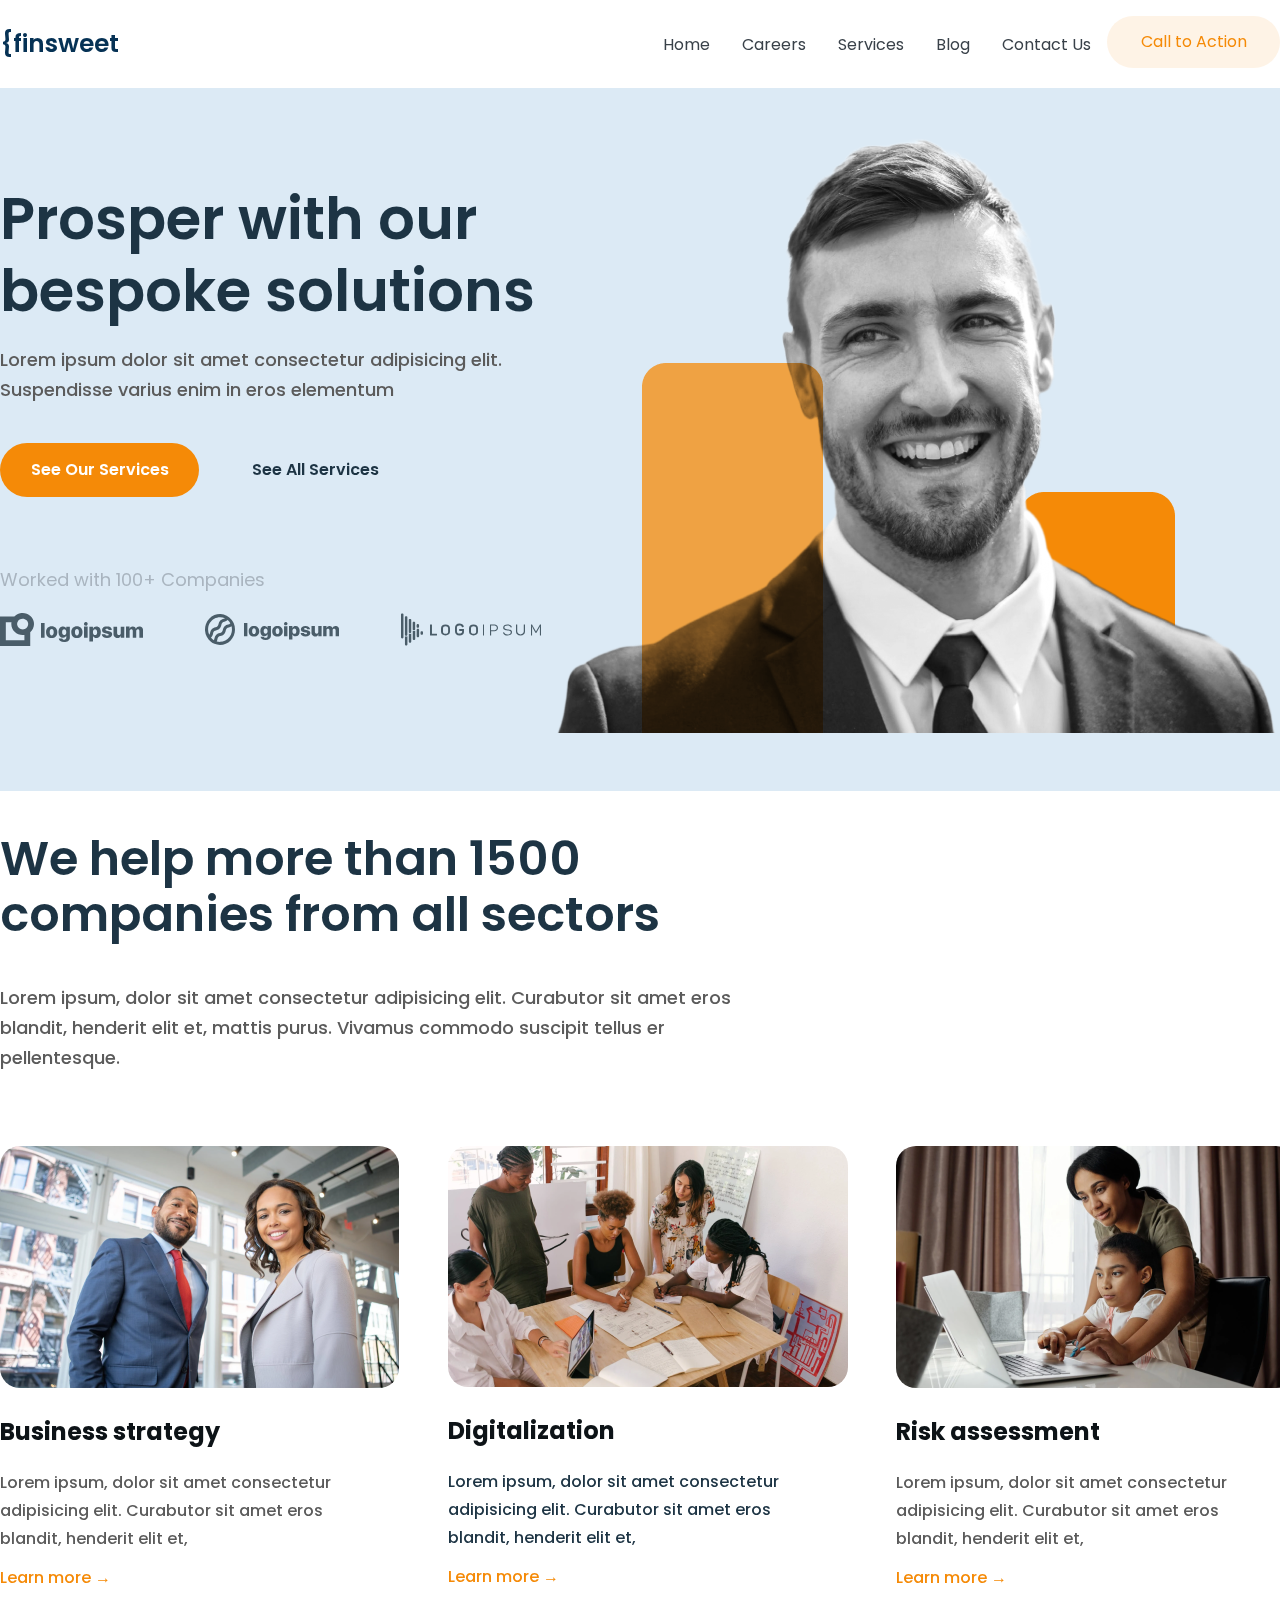
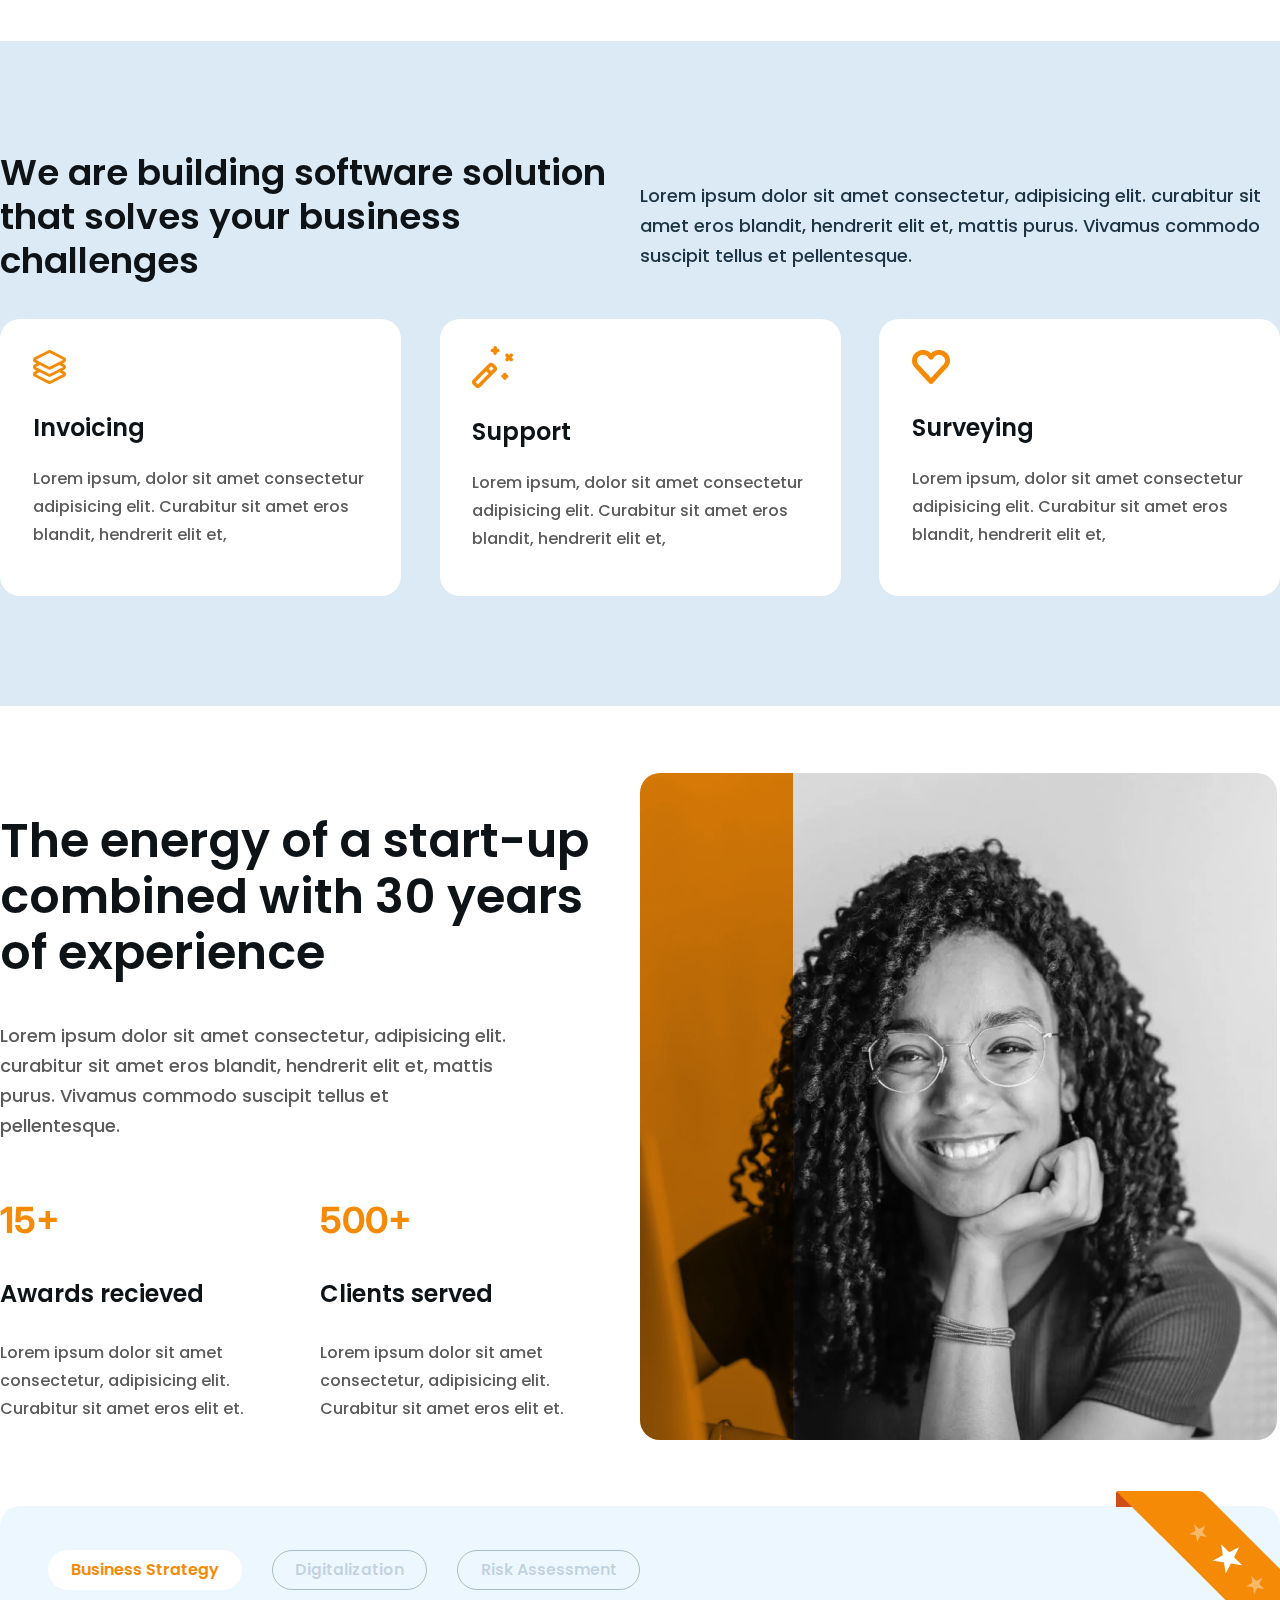
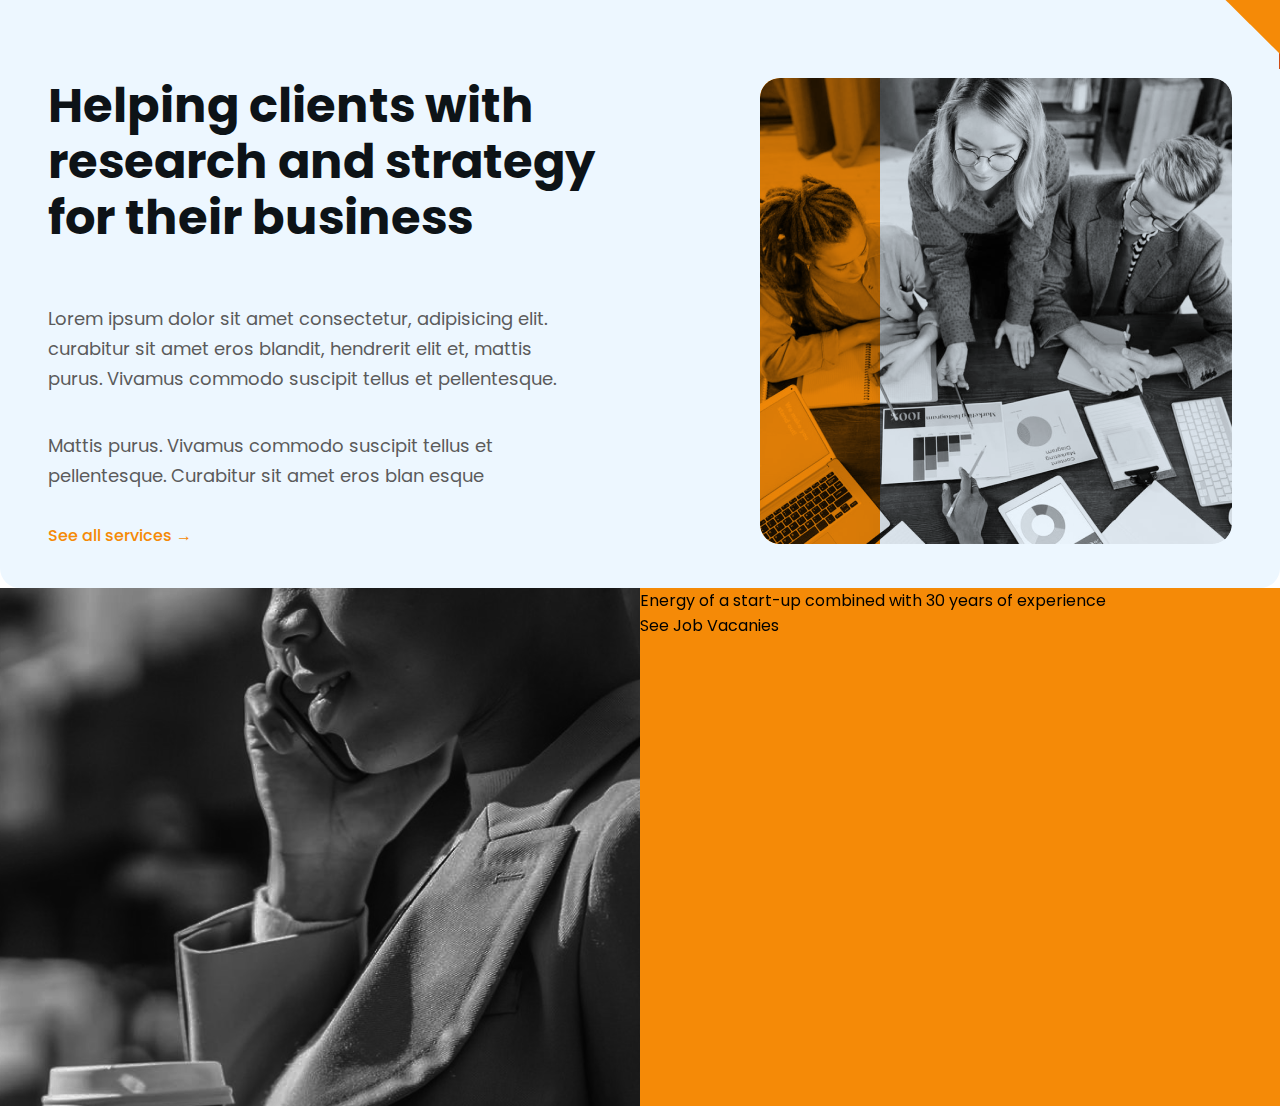
==== commit e6c28464: "update5" ====
--- a/index.html
+++ b/index.html
@@ -183,7 +183,7 @@
                 </div>
             </div>
         </section>
-        <section class=" sec-5 container">
+        <section class="sec-5 container">
             <div class="sec-5-ribbon">
                 <img src="./images/Ribbon.png" alt="">
             </div>
@@ -196,18 +196,33 @@
                 </div>
                 <div class="sec-5-tab-3">
                     Risk Assessment
-                </div>
-            </div>
-            <div class="sec-5-title">
-                <h2> Helping clients with research and strategy for their business</h2>
-                <p>Lorem ipsum dolor sit amet consectetur, adipisicing elit. curabitur sit amet eros blandit,
-                    hendrerit elit et, mattis purus. Vivamus commodo suscipit tellus et pellentesque.</p>
-                <p> Mattis purus. Vivamus commodo suscipit tellus et pellentesque. Curabitur sit amet eros blan esque</p> 
-                <div class="sec-5-title-orange-text"> See all services </div>   
-            </div>
-            <div class="sec-5-img">
-                <div>
-                <img src="./images/team.png" alt="">
+                </div>  
+            </div>
+            <div class="sec-5-flex">
+                <div class="sec-5-title">
+                    <h2> Helping clients with research and strategy for their business</h2>
+                    <p>Lorem ipsum dolor sit amet consectetur, adipisicing elit. curabitur sit amet eros blandit,
+                        hendrerit elit et, mattis purus. Vivamus commodo suscipit tellus et pellentesque.</p>
+                    <p> Mattis purus. Vivamus commodo suscipit tellus et pellentesque. Curabitur sit amet eros blan esque</p> 
+                    <div class="sec-5-title-orange-text"> See all services </div>   
+                </div>
+                <div class="sec-5-img">
+                    <div>
+                    <img src="./images/team.png" alt="">
+                    </div>
+                </div>
+            </div>
+        </section>
+        <section class="sec-6">
+            <div class="sec-6-img">
+                
+            </div>
+            <div>
+                <div class="sec-6-title ">
+                    Energy of a start-up combined with 30 years of experience
+                </div>
+                <div class="sec-6-button">
+                    See Job Vacanies
                 </div>
             </div>
         </section>
--- a/style.css
+++ b/style.css
@@ -224,12 +224,8 @@
     line-height: 28px;
     color: #5b5b5b;
 }
-.sec-4-img{
-    width: 50%;
-}
 .sec-4-img div{
     background-color: #F58A07;
-    position: relative;
     height: 667px;
     width: 153px;
     border-radius: 20px 0 0 20px;
@@ -240,10 +236,116 @@
 }
 /* section 5 */
 .sec-5{
+    height: 682px;
     background: #edf7ff;
-    border-radius: 20px ;
-}
-
-
-
-
+    border-radius: 20px;
+    display: flex;
+    flex-wrap: wrap;
+    align-items: center;
+    position: relative;
+}
+.sec-5-ribbon{
+    position: absolute;
+    right: -15px;
+    top:-15px;
+}
+.sec-5-tabs{
+    display:flex;
+    width: 50%;
+    justify-content: space-between;
+    font-weight: 600;
+    font-size: 16px;
+    line-height: 24px;
+    padding-left: 48px;
+    }
+.sec-5-tab-1{
+    width: 194px;
+    height: 40px;
+    background: #fff;
+    border-radius: 20px;
+    color: #F58A07;
+    display: flex;
+    justify-content: center;
+    align-items: center;
+}
+.sec-5-tab-2{
+    width: 155px;
+    height: 40px;
+    border: 1px solid #a8bccc;
+    border-radius: 31px;
+    color: #06315530;
+    display: flex;
+    justify-content: center;
+    align-items: center
+}
+.sec-5-tab-3{
+    width: 183px;
+    height: 40px;
+    border: 1px solid #a8bccc;
+    border-radius: 31px;
+    color: #06315530;
+    display: flex;
+    justify-content: center;
+    align-items: center
+}
+.sec-5-flex{
+    display: flex;  
+    padding:0 48px;
+    justify-content: space-between;
+}
+.sec-5-title{
+    width: 50%;
+    height: 466px;
+    display: flex;
+    flex-direction: column;
+    justify-content: space-between;
+}
+.sec-5-title h2{
+    margin-top: 0;
+    font-weight: 600px;
+    font-size: 48px;
+    line-height: 56px;
+    color: #0d1317;
+}
+.sec-5-title p{
+    width: 510px;
+    font-weight: 500px;
+    font-size: 18px;
+    line-height: 30px;
+    color: #5b5b5b;
+    margin-top: 0;
+}
+.sec-5-title-orange-text{
+    color: #F58A07;
+    font-size: 16px;
+    font-weight: 500;
+    line-height: 17.04px;
+}
+.sec-5-title-orange-text::after{
+    content: "\2192";   
+}
+.sec-5-img{
+    height: 466px;
+    width: 472px ;
+}
+.sec-5-img div{
+    background-color: #F58A07;
+    width: 120px;
+    height:466px ;
+    border-radius: 20px 0 0 20px;
+}
+.sec-5-img img{ 
+    border-radius: 20px;
+    mix-blend-mode: multiply;
+}
+.sec-6{
+    height:518px;
+    background:#F58A07;
+    max-width: 1920px;
+    margin:auto;
+    display: flex;
+}   
+.sec-6-img{
+    width: 50%;
+    background-image: url(./images/experience-image.png);
+}--- a/global.css
+++ b/global.css
@@ -1,13 +1,11 @@
-html{
-   
-}
+
 *{
     box-sizing: border-box;
 }
 body{
     margin: 0; 
     font-family: 'poppins';
-    max-width: 1933px;
+    max-width: 100%
 }
 .container{
     width: 100%;
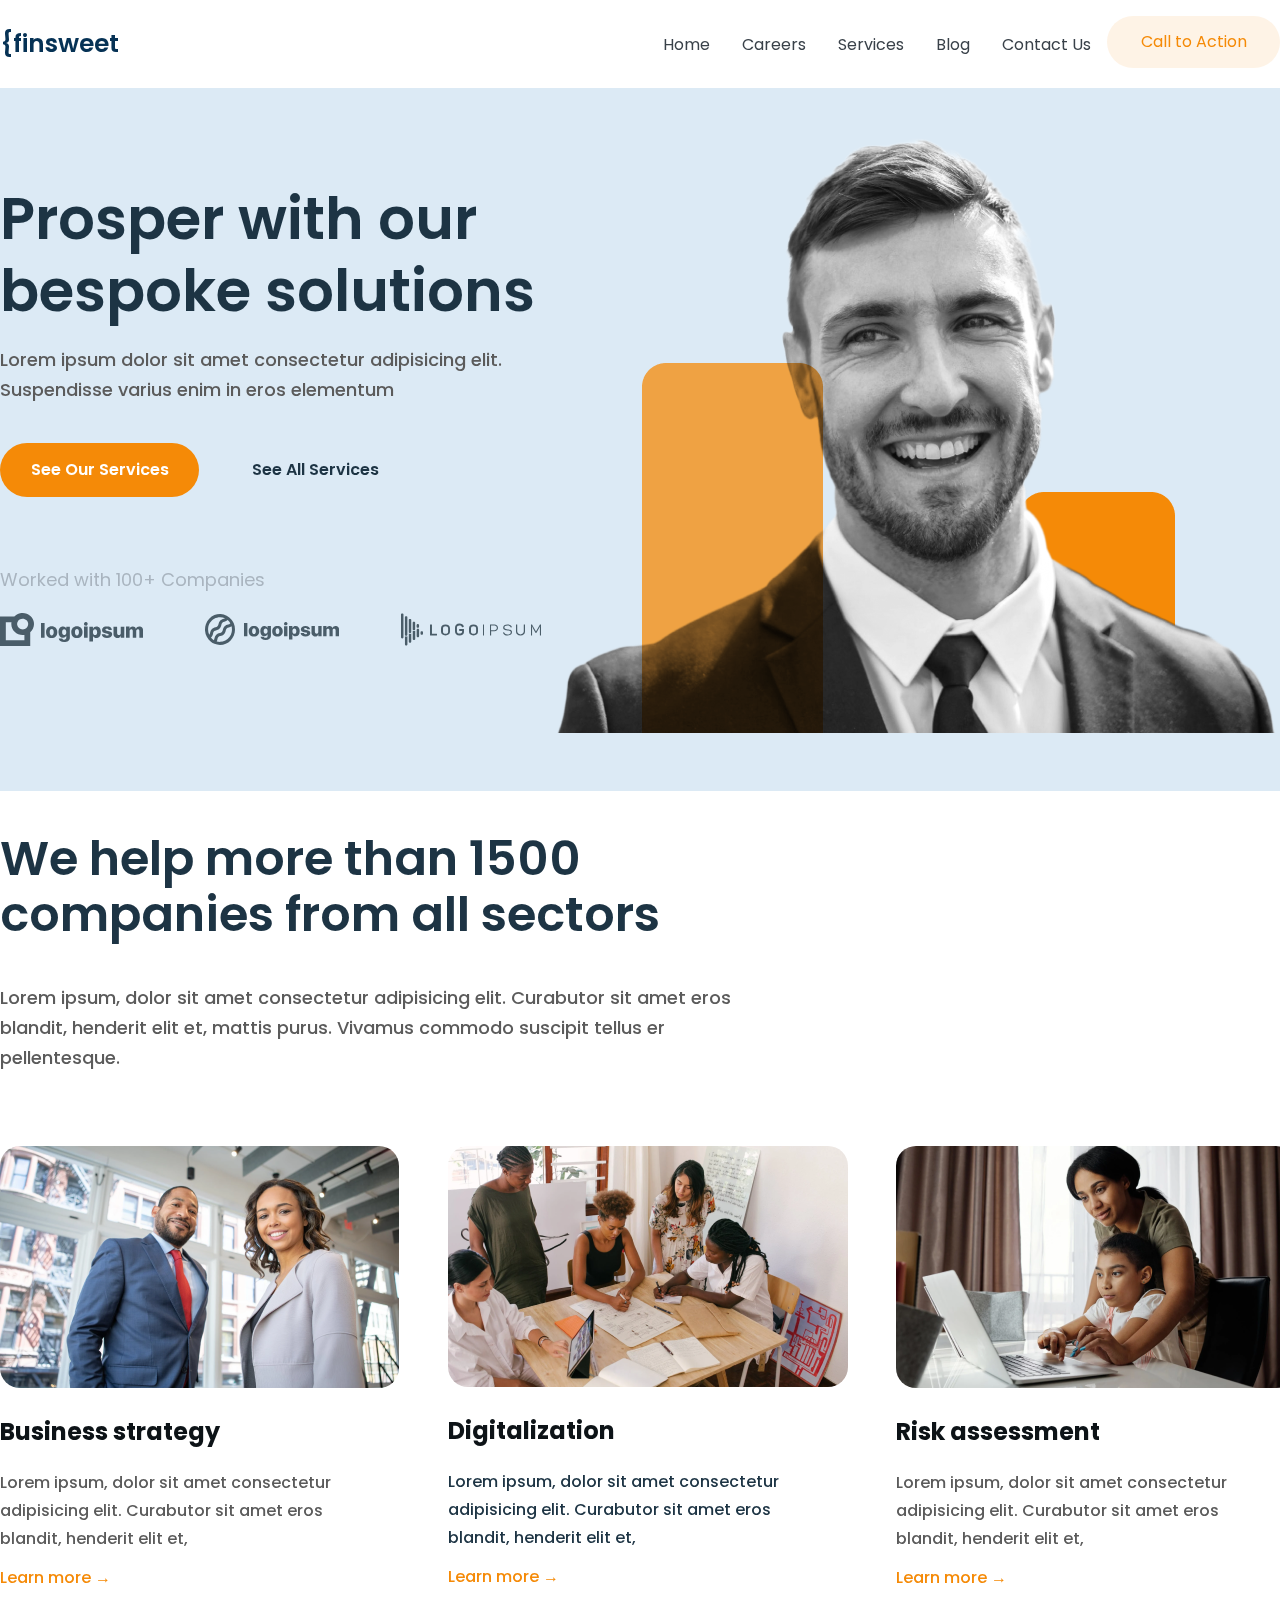
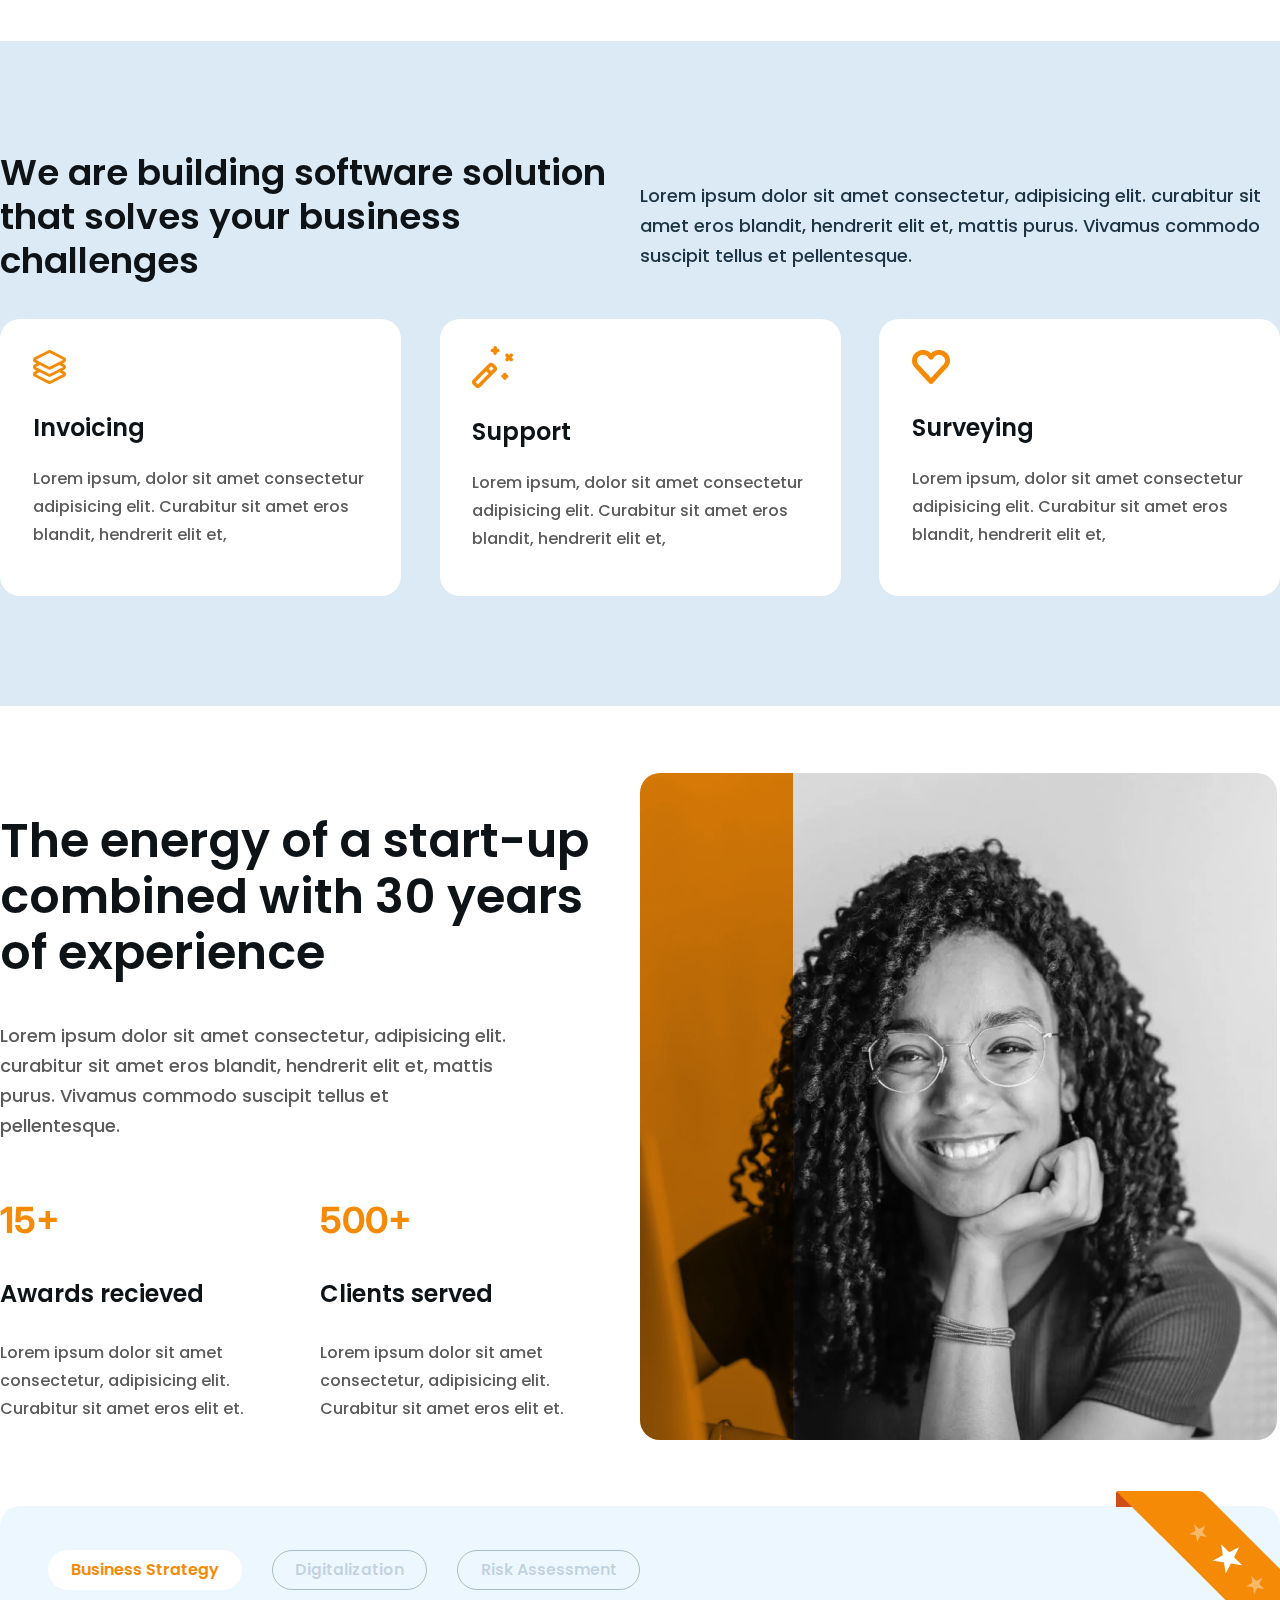
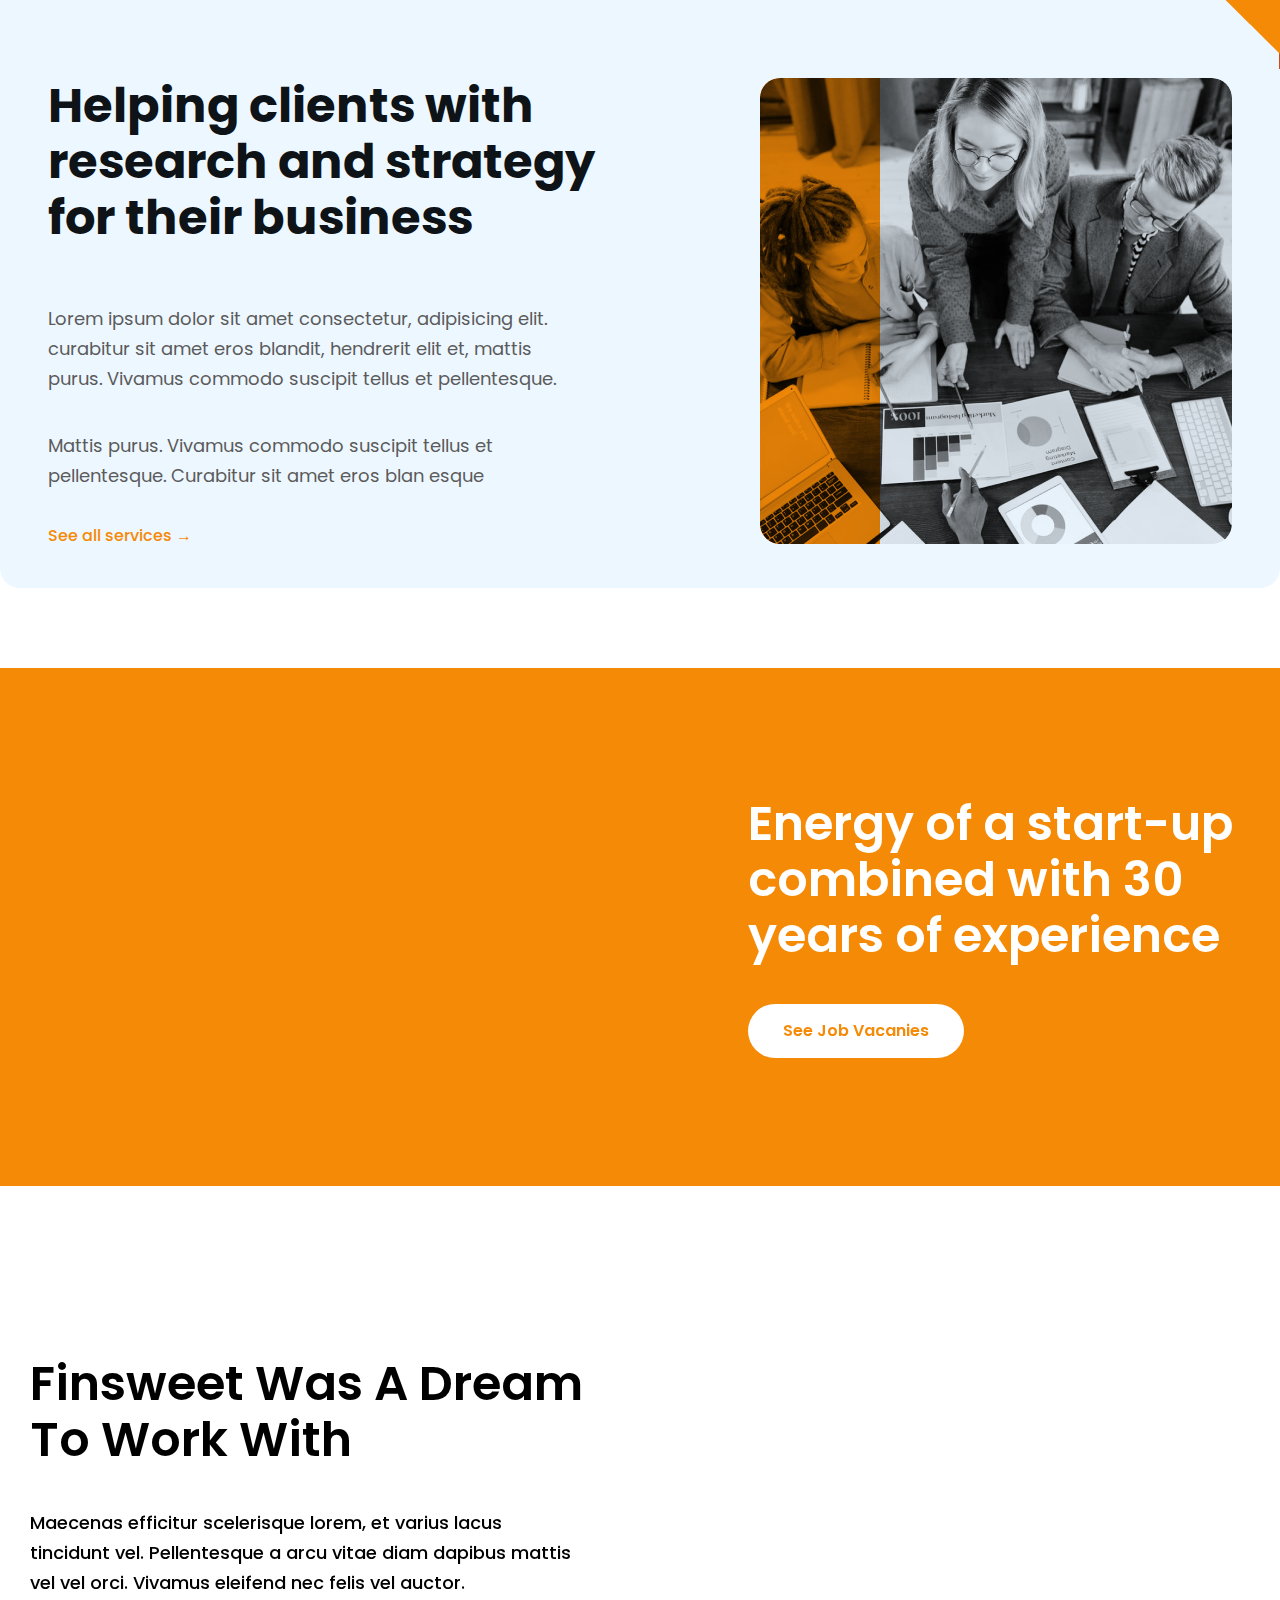
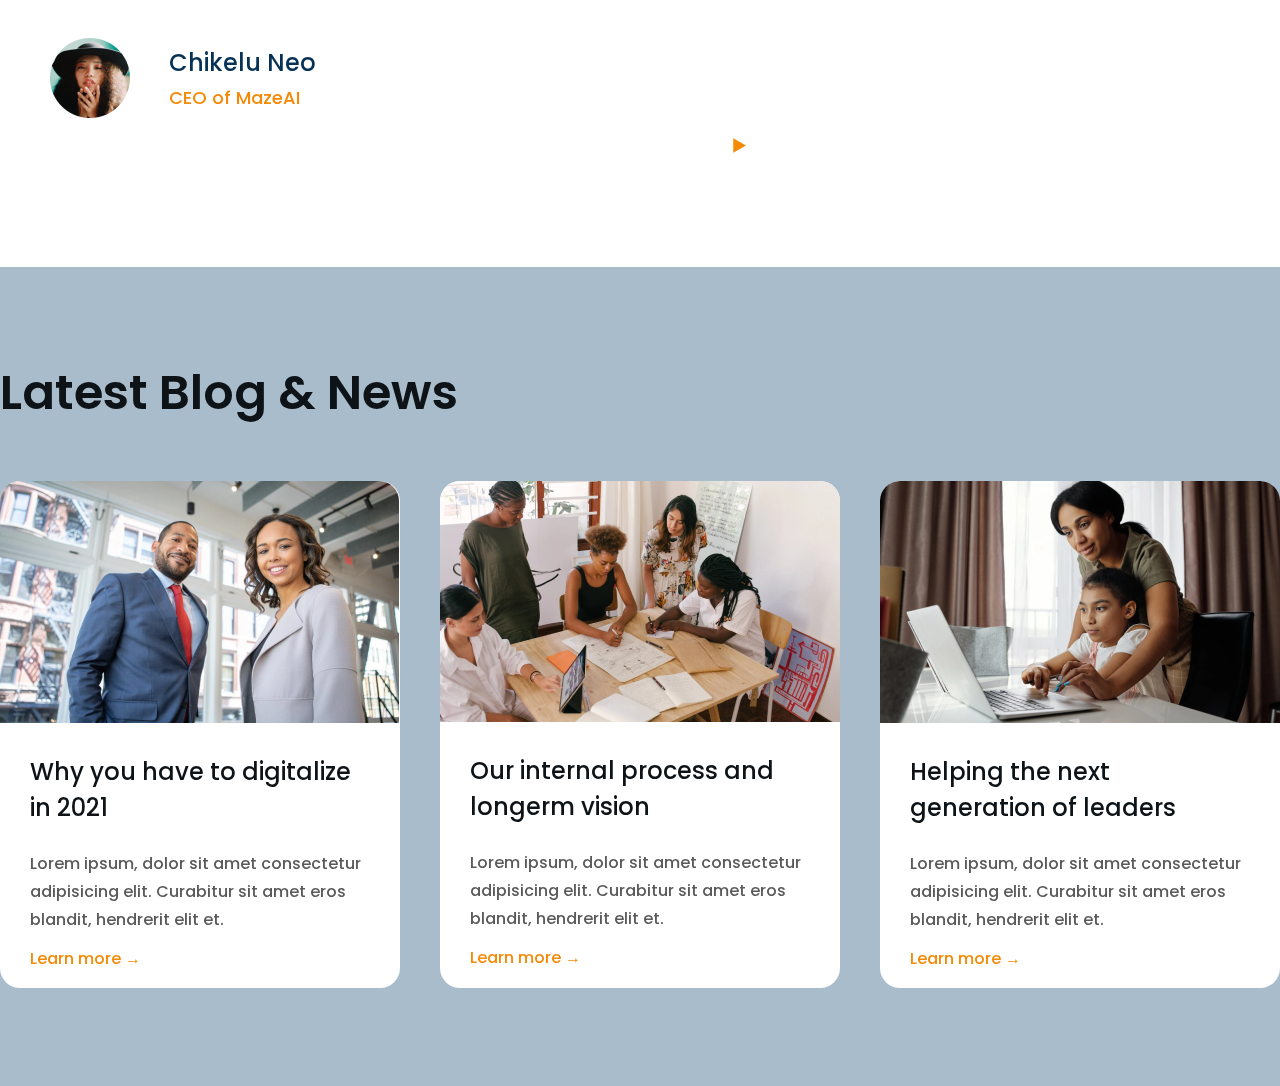
==== commit 91e188ef: "update6" ====
--- a/index.html
+++ b/index.html
@@ -5,10 +5,10 @@
         <meta charset="UTF-8">
         <meta http-equiv="X-UA-Compatible" content="IE=edge">
         <meta name="viewport" content="width=device-width, initial-scale=1.0">
-        <title>Document</title>
-        <link rel="stylesheet" href="style.css">
-        <link rel="stylesheet" href="global.css">
-        <link rel="stylesheet" href="header.css">
+        <title>Home</title>
+        <link rel="stylesheet" href="./css/style.css">
+        <link rel="stylesheet" href="./css/global.css">
+        <link rel="stylesheet" href="./css/header.css">
         <link rel="preconnect" href="https://fonts.googleapis.com">
         <link rel="preconnect" href="https://fonts.gstatic.com" crossorigin>
         <link href="https://fonts.googleapis.com/css2?family=Poppins:wght@400;500;600&display=swap" rel="stylesheet">
@@ -217,14 +217,91 @@
             <div class="sec-6-img">
                 
             </div>
-            <div>
+            <div class="sec-6-right">
                 <div class="sec-6-title ">
-                    Energy of a start-up combined with 30 years of experience
+                    <h2>Energy of a start-up combined with 30 years of experience </h2>
                 </div>
                 <div class="sec-6-button">
                     See Job Vacanies
                 </div>
             </div>
         </section>
+        <section class="sec-7 container">
+            <div class="sec-7-left">
+                <h2>Finsweet Was A Dream To Work With</h2>
+                <p>Maecenas efficitur scelerisque lorem, et varius lacus tincidunt vel. Pellentesque a arcu vitae diam dapibus mattis vel vel orci. Vivamus eleifend nec felis vel auctor.</p>
+                <div class="sec-7-name">
+                    <img src="./images/chikelu.png" width="80px" height="80px" alt="">
+                    <div>
+                    <h3> Chikelu Neo </h3>
+                     <p> CEO of MazeAI</p>
+                    </div>
+                </div>
+            </div>
+            <div class="sec-7-right">
+                <div class="sec-7-play">
+                    <div class="sec-7-img"><img src="./images/play-icon.svg"  alt=""></div>
+                    <p> Play Video  </p>
+                </div>
+            </div>
+        </section>
+        <section class="sec-8">
+            <div class="container">
+                <h2> Latest Blog & News </h2>
+                <div class="sec-8-cards">
+                    <article>
+                        <img src="./images/post1.png" alt=""> 
+                        <div class="sec-8-card-article">
+                            <h3>Why you have to digitalize in 2021 </h3>
+                            <P> Lorem ipsum, dolor sit amet consectetur adipisicing elit. Curabitur sit amet eros
+                                blandit,
+                                hendrerit elit et.</P>
+                            <div class="sec-8-orange-text">
+                                Learn more
+                            </div>
+                        </div>
+                    </article>
+                    <article>
+                        <img src="./images/post-2.png" alt="">
+                        <div class="sec-8-card-article">
+                            <h3>Our internal process and longerm vision </h3>
+                            <P> Lorem ipsum, dolor sit amet consectetur adipisicing elit. Curabitur sit amet eros
+                                blandit,
+                                hendrerit elit et.</P>
+                            <div class="sec-8-orange-text">
+                                Learn more
+                            </div>
+                        </div>
+                    </article>
+                    <article>
+                        <img src="./images/post-3.png" alt="">
+                        <div class="sec-8-card-article">
+                            <h3>Helping the next generation of leaders </h3>
+                            <P> Lorem ipsum, dolor sit amet consectetur adipisicing elit. Curabitur sit amet eros
+                                blandit,
+                                hendrerit elit et.</P>
+                            <div class="sec-8-orange-text">
+                                Learn more
+                            </div>
+                        </div>
+                    </article>    
+                </div>
+            </div>
+        </section>
+        <footer>
+            <div class="about">
+
+            </div>
+            <div class="company">
+
+            </div>
+            <div class="connect">
+
+            </div>
+            <div class="join">
+
+            </div>
+        </footer>
+
     </body>
 </html>--- a/css/style.css
+++ b/css/style.css
@@ -0,0 +1,502 @@
+/* section 1 */
+.sec-1{
+    height: 703px;
+    background-color:#DCEAF5;
+}  
+.sec-1-flex{
+    display: flex;
+}
+.sec-1-left{
+    margin: auto;
+    display: flex;
+    flex-direction: column;
+    justify-content: space-between;
+}
+.sec-1-left-title{
+    color: #1d3444;
+    font-size: 58px;
+    font-weight: 600;
+    line-height: 72px;
+}
+.sec-1-left-p-1{
+    font-size: 18px;
+    font-weight: 500;
+    color: #5b5b5b;
+    line-height: 30px;
+}
+.sec-1-left-buttons{
+    width: 70%;
+    display: flex;
+    justify-content: space-between;
+    align-items: center; 
+    margin-top: 20px;
+}  
+.sec-1-left-first-button {    
+    width: 199px;
+    height: 54px;
+    border-radius: 27px;
+    background-color: #F58A07;
+    display: flex;
+    justify-content: center;
+    align-items: center;
+}
+.sec-1-left-first-button a {
+    color: #fff;
+    text-decoration: none;
+    font-size: 16px;
+    font-weight: 600; 
+}
+.sec-1-left-second-button a{
+    color: #1d3444;
+    text-decoration: none;
+    font-size: 16px;
+    font-weight: 600;
+}
+.sec-1-left-p-2{
+    color: #39414950;
+    font-weight: 400;
+    font-size: 18px;
+    line-height: 30px;
+    margin-top: 50px;
+}
+.sec-1-logos{
+    display: flex;
+    justify-content: space-between;
+}
+/* section 2  */
+.sec-2{
+    height: 850px;
+    display: flex;
+    flex-wrap: wrap;
+}
+.sec-2-title{
+    width: 735px;
+}
+.sec-2-title h2{
+    font-size: 48px;
+    font-weight: 600;
+    line-height: 56px; 
+    color:#1d3444
+}
+.sec-2-title p{
+    font-size: 18px;
+    font-weight: 500;
+    line-height: 30px; 
+    color:#5b5b5b
+}
+.sec-2-help-post{
+    width: 100%;
+    display:flex ;
+    justify-content: space-between;
+}
+.sec-2-help-post article{
+    width: 30%;
+}
+.sec-2-help-post img{
+    border-radius: 20px;
+}
+.sec-2-help-post h3{
+    font-size: 24px;
+    font-weight: 500px;
+    line-height: 25.56px;
+    color: #0d1317;
+}
+.sec-2-help-post p{
+    font-size: 16px;
+    font-weight: 500;
+    line-height: 28px;
+    color:#5b5b5b
+} 
+.sec-2-help-post-2-p{ 
+    color: #1d3444;
+    font-size: 16px;
+    font-weight: 500;
+    line-height: 28px;
+}
+.sec-2-help-post-orange-text{
+    color: #F58A07;
+    font-size: 16px;
+    font-weight: 500;
+    line-height: 17.04px;
+}
+.sec-2-help-post-orange-text::after{
+    content: "\2192";   
+}
+/* section 3 */
+.sec-3{
+    height: 665px;
+    background: #DCEAF5;
+    display: flex;
+    flex-direction: column;
+    justify-content: center;
+    align-items: center;
+}
+.sec-3-title{
+    display: flex;
+    justify-content: center;
+    align-items: center;
+}
+.sec-3-title h3{
+    width: 50%;
+    color: #0d1317;
+    font-size: 36px;
+    font-weight: 600;
+    line-height: 44px;
+    margin-top: 0;
+}
+.sec-3-title p {
+    width: 50%;
+    color: #1d3444;
+    font-size: 18px;
+    font-weight: 500;
+    line-height: 30px;
+    margin-top: 0;
+}
+.sec-3-cards{
+    display: flex;
+    justify-content:space-between ;
+}
+.sec-3-card{
+    background-color: #fff ;
+    width: 401px;
+    height: 277px;
+    display: flex;
+    justify-content: center;
+    align-items: center;
+    border-radius: 20px;
+}
+.sec-3-card div{
+    width: 336px;
+}
+.sec-3-card h3{
+    color: #0d1317;
+    font-size: 24px;
+    font-weight: 600;
+    line-height: 25.56PX;
+}
+.sec-3-card p{
+    color: #5b5b5b;
+    font-size: 16px;
+    font-weight: 500;
+    line-height: 28PX;
+}
+/* section 4 */
+.sec-4{
+    height: 800px;
+    display: flex;
+    align-items: center;
+}
+.sec-4-title{
+    width:50%;
+}
+.sec-4-title h2{ 
+    font-size: 48px;
+    font-weight: 600;
+    line-height: 56px;
+    color: #0d1317;
+}
+.sec-4-title p { 
+    font-size: 18px;
+    font-weight: 500;
+    line-height: 30px;
+    color: #5b5b5b;
+    width: 80%;
+}
+.sec-4-features{
+    display: flex;
+}
+.sec-4-features h3{
+    font-family: 'inter';
+    font-weight: 700;
+    font-size: 36px;
+    line-height: 50px;
+    color: #F58A07;
+}
+.sec-4-features h4{
+    font-size: 24px;
+    font-weight: 600;
+    line-height: 25.56px;
+    color: #0d1317;
+}
+.sec-4-features p{
+    font-size: 16px;
+    font-weight: 500;
+    line-height: 28px;
+    color: #5b5b5b;
+}
+.sec-4-img div{
+    background-color: #F58A07;
+    height: 667px;
+    width: 153px;
+    border-radius: 20px 0 0 20px;
+}
+.sec-4-img img{ 
+    border-radius: 20px;
+    mix-blend-mode: multiply;
+}
+/* section 5 */
+.sec-5{
+    height: 682px;
+    background: #edf7ff;
+    border-radius: 20px;
+    display: flex;
+    flex-wrap: wrap;
+    align-items: center;
+    position: relative;
+}
+.sec-5-ribbon{
+    position: absolute;
+    right: -15px;
+    top:-15px;
+}
+.sec-5-tabs{
+    display:flex;
+    width: 50%;
+    justify-content: space-between;
+    font-weight: 600;
+    font-size: 16px;
+    line-height: 24px;
+    padding-left: 48px;
+    }
+.sec-5-tab-1{
+    width: 194px;
+    height: 40px;
+    background: #fff;
+    border-radius: 20px;
+    color: #F58A07;
+    display: flex;
+    justify-content: center;
+    align-items: center;
+}
+.sec-5-tab-2{
+    width: 155px;
+    height: 40px;
+    border: 1px solid #a8bccc;
+    border-radius: 31px;
+    color: #06315530;
+    display: flex;
+    justify-content: center;
+    align-items: center
+}
+.sec-5-tab-3{
+    width: 183px;
+    height: 40px;
+    border: 1px solid #a8bccc;
+    border-radius: 31px;
+    color: #06315530;
+    display: flex;
+    justify-content: center;
+    align-items: center
+}
+.sec-5-flex{
+    display: flex;  
+    padding:0 48px;
+    justify-content: space-between;
+}
+.sec-5-title{
+    width: 50%;
+    height: 466px;
+    display: flex;
+    flex-direction: column;
+    justify-content: space-between;
+}
+.sec-5-title h2{
+    margin-top: 0;
+    font-weight: 600px;
+    font-size: 48px;
+    line-height: 56px;
+    color: #0d1317;
+}
+.sec-5-title p{
+    width: 510px;
+    font-weight: 500px;
+    font-size: 18px;
+    line-height: 30px;
+    color: #5b5b5b;
+    margin-top: 0;
+}
+.sec-5-title-orange-text{
+    color: #F58A07;
+    font-size: 16px;
+    font-weight: 500;
+    line-height: 17.04px;
+}
+.sec-5-title-orange-text::after{
+    content: "\2192";   
+}
+.sec-5-img{
+    height: 466px;
+    width: 472px ;
+}
+.sec-5-img div{
+    background-color: #F58A07;
+    width: 120px;
+    height:466px ;
+    border-radius: 20px 0 0 20px;
+}
+.sec-5-img img{ 
+    border-radius: 20px;
+    mix-blend-mode: multiply;
+}
+.sec-6{
+    height:518px;
+    background:#F58A07;
+    max-width: 1920px;
+    margin: 80px auto;
+    display: flex;
+}   
+.sec-6-img{
+    width: 50%;
+    background-image: url(./images/experience-image.png);
+}
+.sec-6-right{
+    display: flex;
+    flex-direction: column;
+    justify-content: center;
+    padding-left: 128px;
+}   
+.sec-6-title h2{
+    color: #fff;
+    width: 532px;
+    font-weight: 600;
+    font-size: 3em;
+    line-height: 56px;
+    margin-top: 0;
+}
+.sec-6-button{
+    background:#fff ;
+    border-radius: 31px;
+    width: 216px;
+    height: 54px;
+    display: flex;
+    justify-content: center;
+    align-items: center;
+    color: #F58A07;
+    font-weight: 600;
+    font-size: 1em;
+    line-height: 17,04px;
+}
+.sec-7{
+    padding: 50px 0;
+    display: flex;
+    justify-content: space-between;
+}
+.sec-7-left{
+    width: 50%;
+    padding-left: 30px;
+}
+.sec-7-left h2{
+    font-weight: 600;
+    font-size: 3em;
+    line-height: 56px; 
+}
+.sec-7-left p{
+    width: 90%;
+    font-weight: 500;
+    font-size: 18px;
+    line-height: 30px; 
+}
+.sec-7-name{
+    margin-top: 40px;
+    width: 50%;
+    display: flex;
+    justify-content: space-around;
+    align-items: center;
+}
+.sec-7-name h3{
+    margin: 0;
+    font-size: 24px;
+    font-weight: 500;
+    line-height: 41.04px;
+    color: #063255;
+}
+.sec-7-name p{
+    margin: 0;
+    font-size: 18px;
+    font-weight: 500;
+    line-height: 30.78px;
+    color: #F58A07;
+}
+
+
+.sec-7-right{
+    width: 620px;
+    height: 501px;
+    background: url(./images/video-image.png);
+    background-size: 100%;
+    background-repeat: no-repeat;
+    display: flex;
+    align-items: flex-end;
+}
+.sec-7-play{
+    padding: 40px;
+    width: 45%;
+    display: flex;
+    justify-content: space-around;
+}
+.sec-7-img{
+    width: 51px;
+    height: 51px;
+    background: #fff;
+    border-radius: 50%;
+    display: flex;
+    justify-content: center;
+    align-items: center;
+}
+.sec-7-play p{
+    font-size: 18px;
+    font-weight: 600;
+    font-family: 'inter';
+    color: #fff;
+}
+.sec-8{
+    height: 819px;
+    background-color: #a8bccc;
+    display: flex;
+}
+.sec-8 h2{
+    font-size: 3em;
+    font-weight: 600;
+    line-height: 56px;
+    color: #0d1317;
+    padding-bottom: 20px;
+    margin-top: 0;
+}
+.sec-8-cards{
+    display:flex;
+    justify-content: space-between;
+}
+.sec-8-cards img{
+    border-radius: 20px 20px 0 0 ;
+}
+.sec-8-cards article{
+    width: 400px;
+    height: 507px;
+    background:#fff;
+    border-radius: 20px
+}
+.sec-8-card-article{
+    width: 85%;
+    margin: auto;
+}
+.sec-8-cards article h3{
+    font-size: 24px;
+    font-weight: 500;
+    line-height: 36px;
+    color: #0d1317;
+}
+.sec-8-cards article p{
+    font-size: 16px;
+    font-weight: 500;
+    line-height: 28px;
+    color:#5b5b5b
+} 
+.sec-8-orange-text{
+    color: #F58A07;
+    font-size: 16px;
+    font-weight: 500;
+    line-height: 17.04px;
+}
+.sec-8-orange-text::after{
+    content: "\2192";   
+}
--- a/css/global.css
+++ b/css/global.css
@@ -0,0 +1,20 @@
+
+*{
+    box-sizing: border-box;
+}
+body{
+    margin: 0; 
+    font-family: 'poppins';
+    max-width: 100%
+}
+.container{
+    width: 100%;
+    max-width: 1280px;
+    margin: auto;
+}
+a {
+    text-decoration: none;
+}
+ul{
+    list-style: none;
+}--- a/css/header.css
+++ b/css/header.css
@@ -0,0 +1,38 @@
+.header-part-1{
+    display: flex;
+    width: 100%;
+    justify-content: space-between;
+    align-items: center;
+}
+.logo{
+    display: flex;
+    justify-content: center;
+    color: #063255;
+    font-weight: 600;
+    font-size: 25px;
+}
+ .header-part-2{ 
+    display: flex;  
+}
+ nav ul{   
+    width: 500px;
+    display: flex;
+    justify-content: space-around;
+ }
+ nav ul li a{
+    color:  #394149;
+
+ }
+ .call-button{
+    width: 173px;
+    height: 52px;
+    background: rgba(245, 138, 7, 0.1);
+    border-radius:31px ;
+    display: flex;
+    justify-content: center;
+    align-items: center;
+ }
+.call-button a{
+    color:#F58A07;
+
+}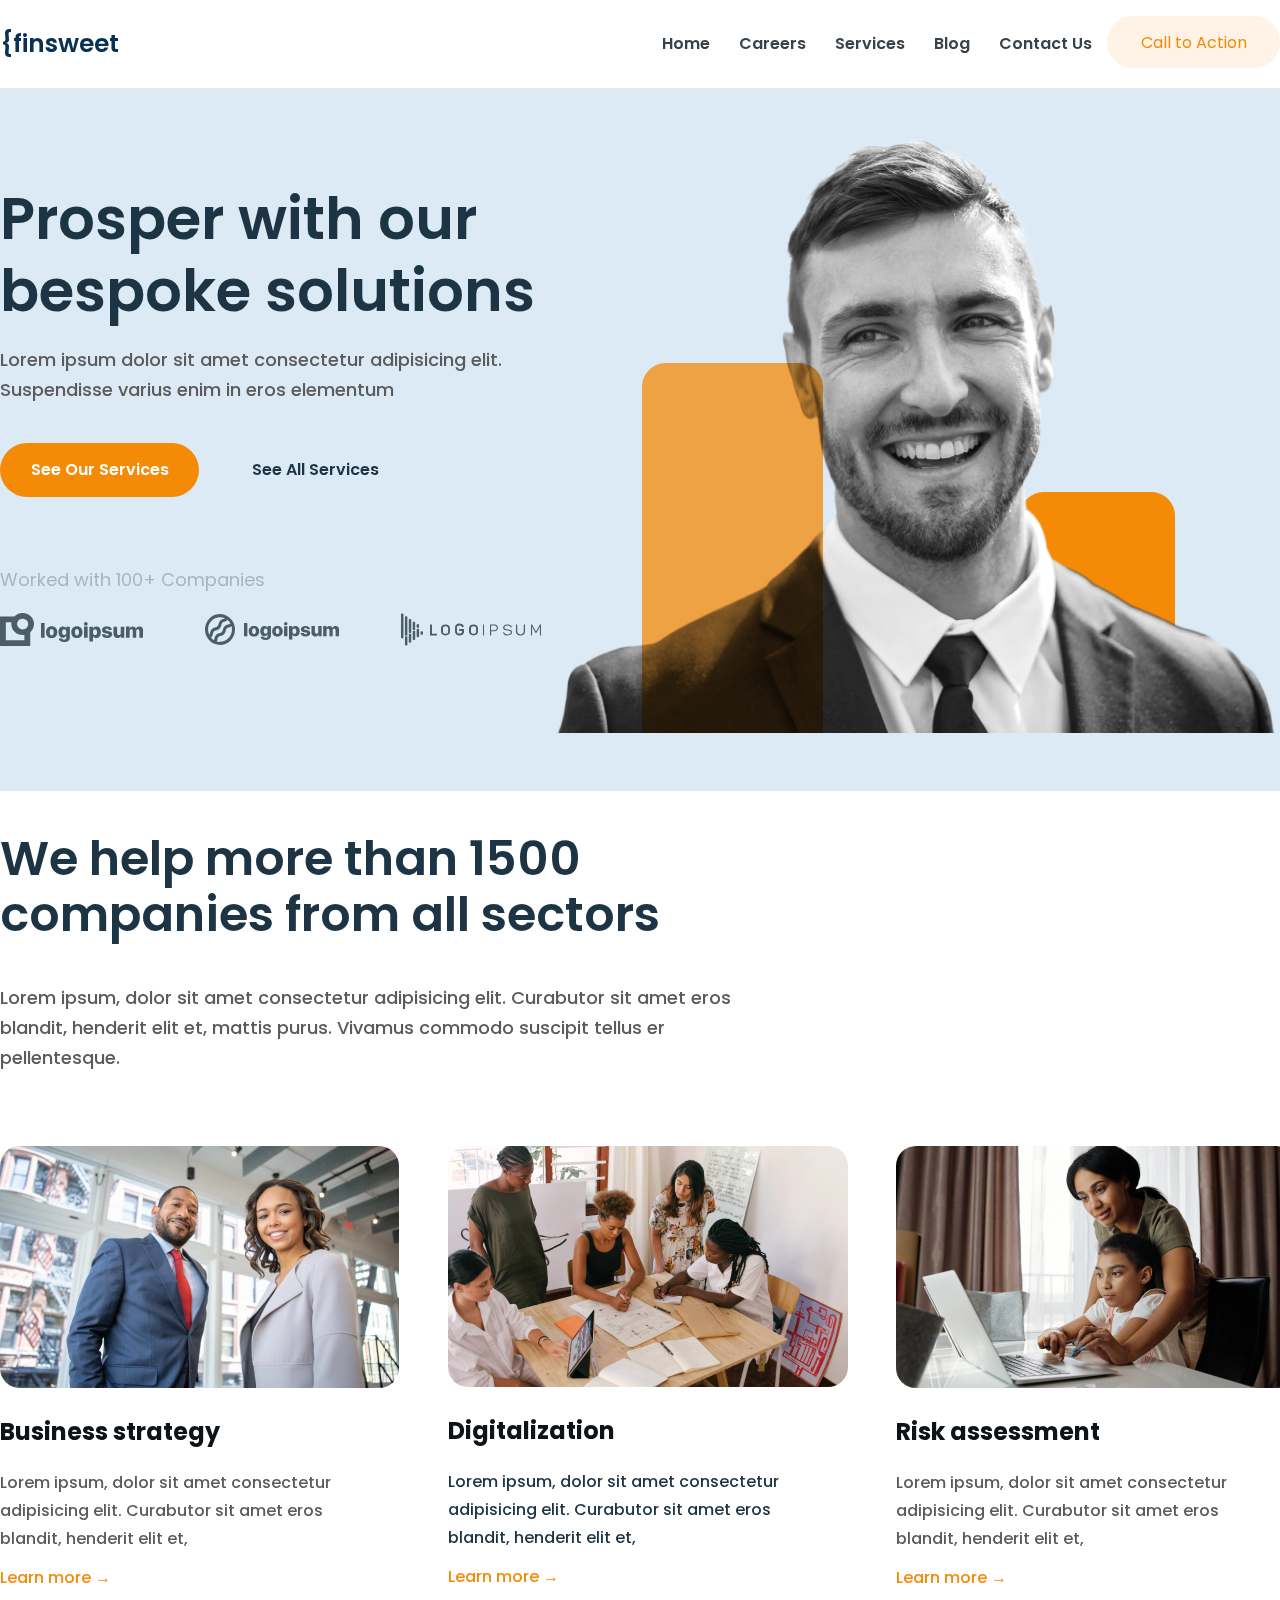
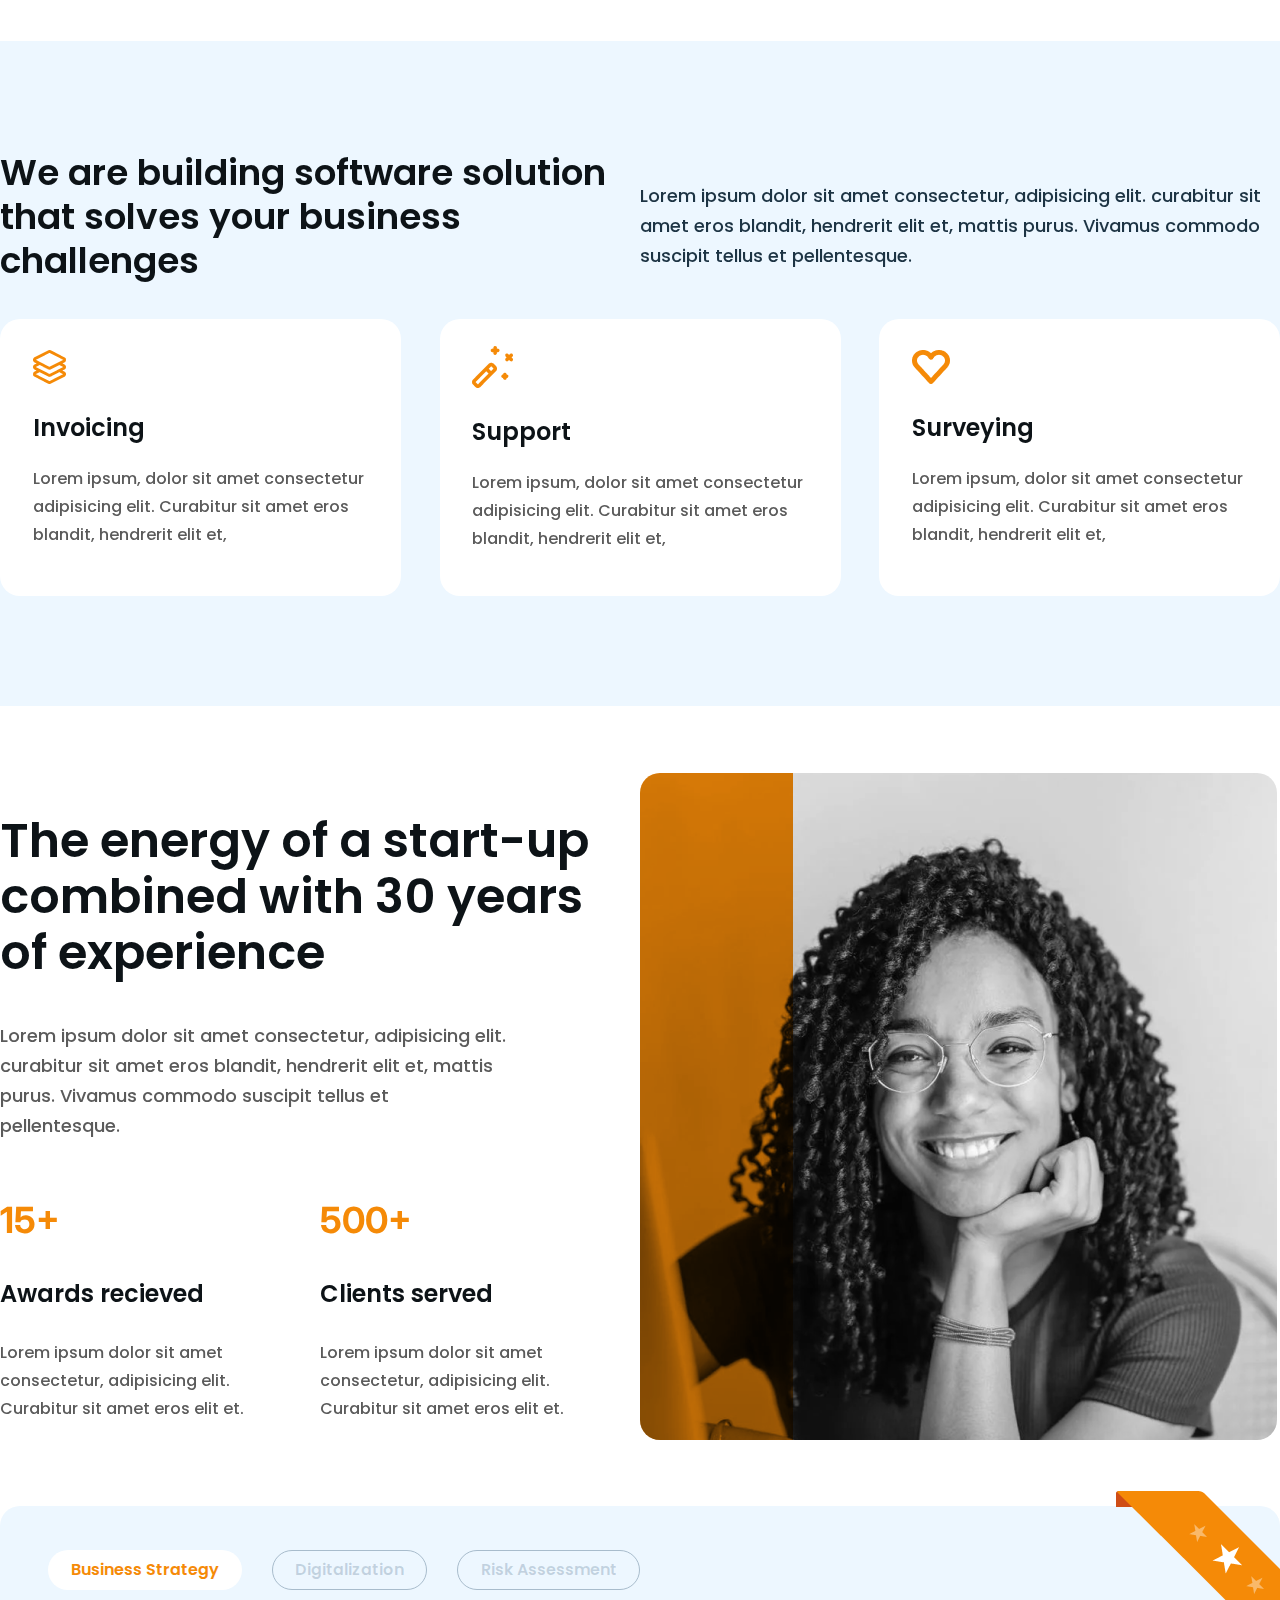
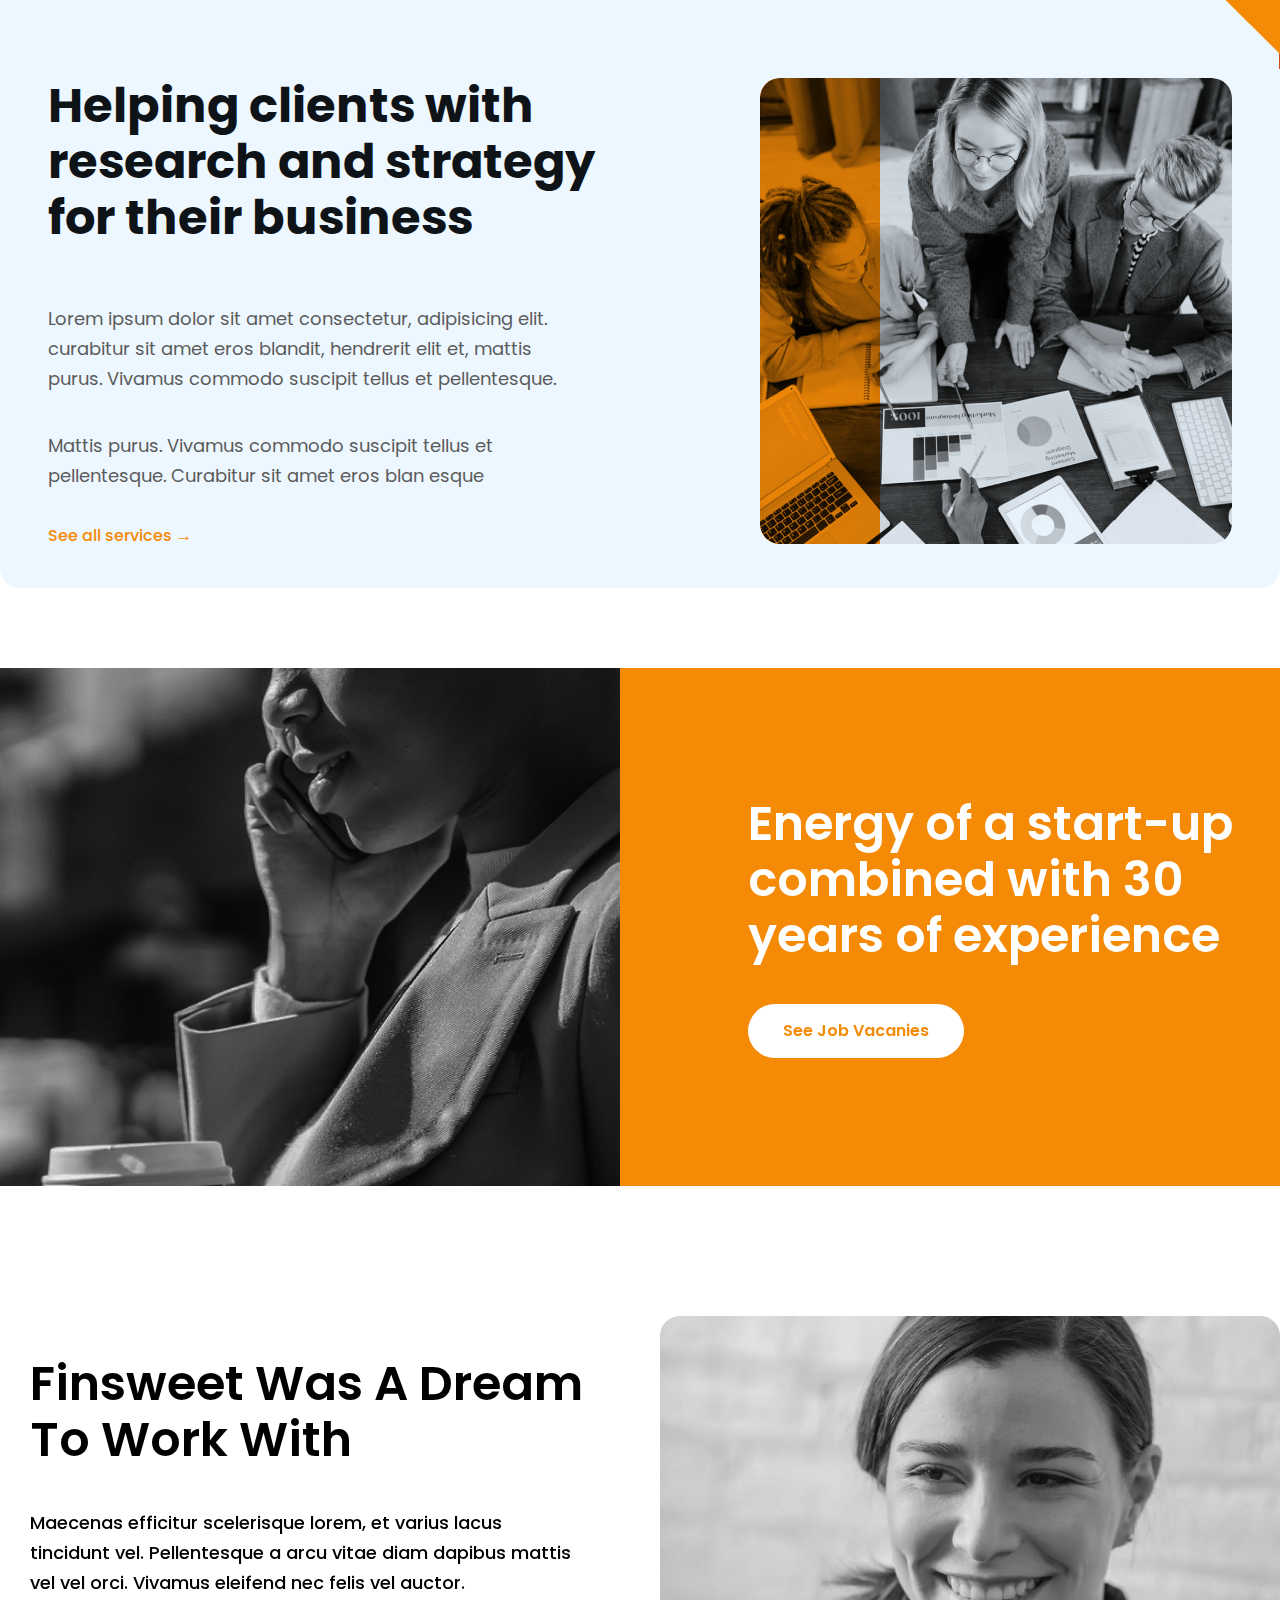
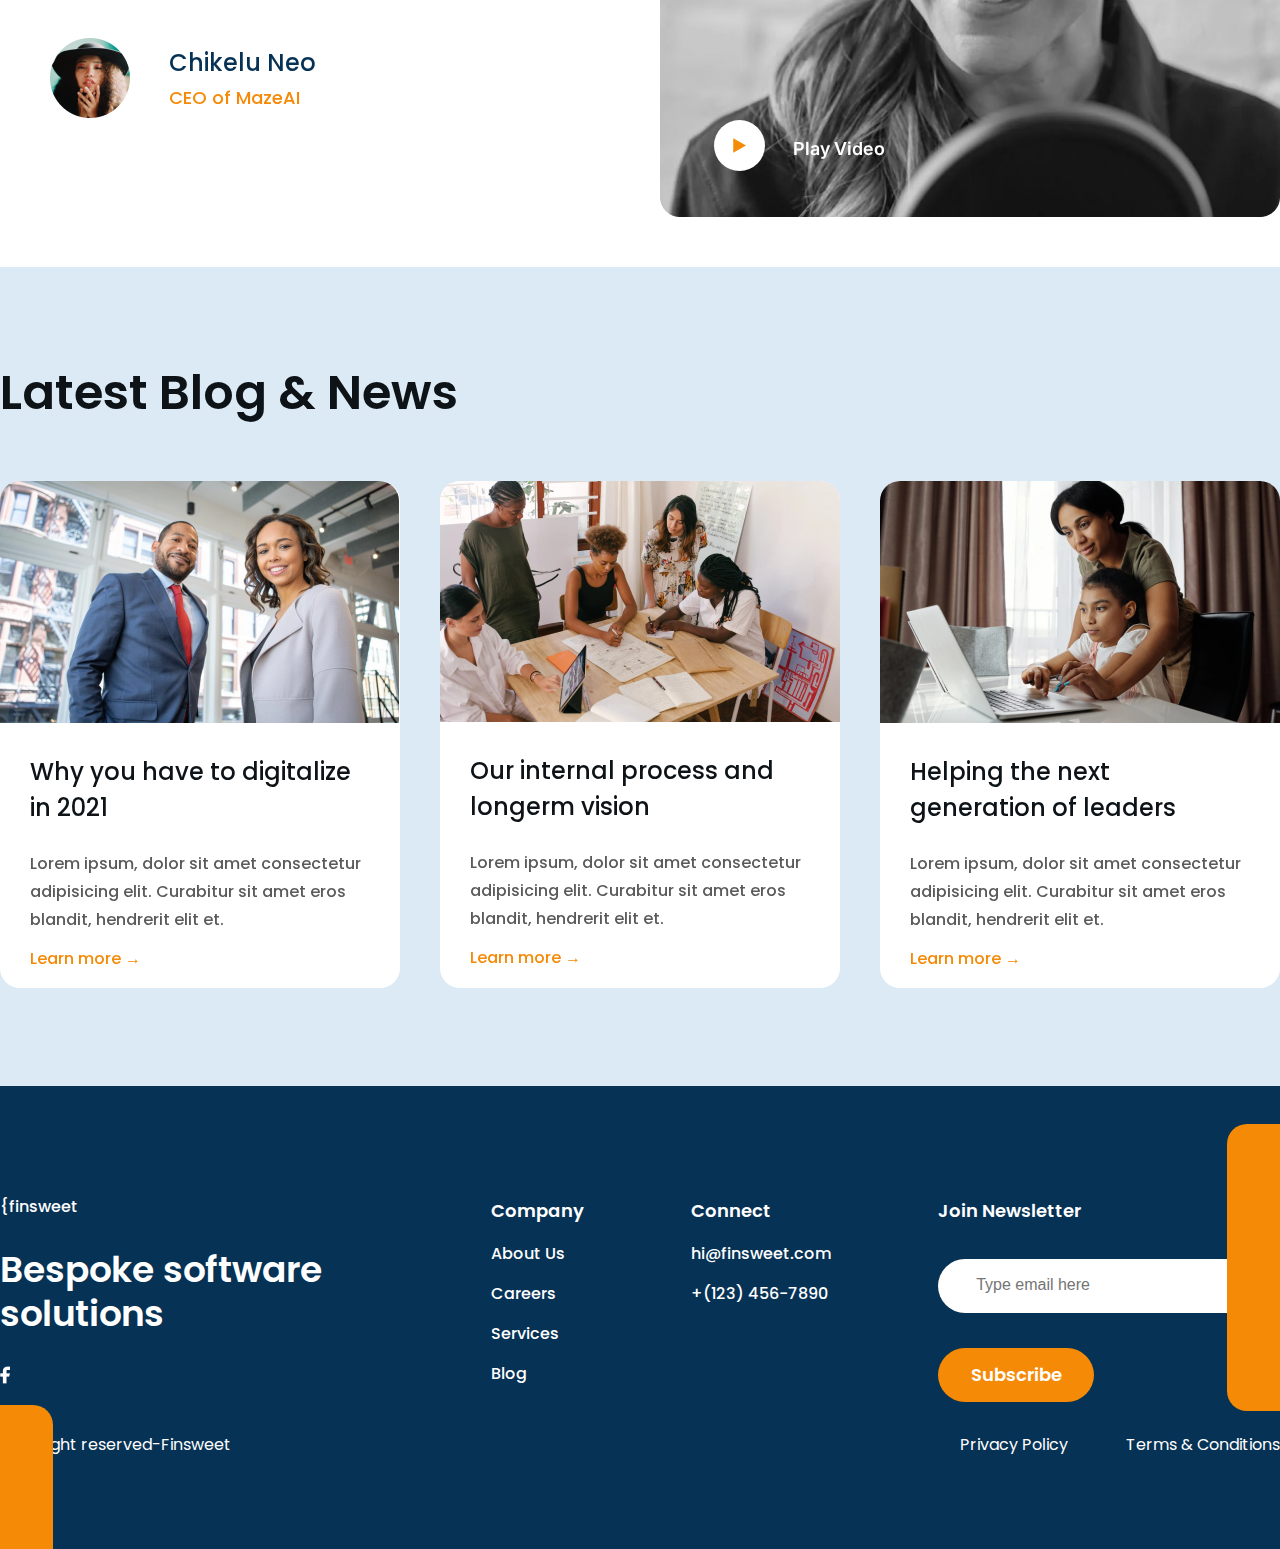
==== commit b5f63408: "update7" ====
--- a/index.html
+++ b/index.html
@@ -9,6 +9,7 @@
         <link rel="stylesheet" href="./css/style.css">
         <link rel="stylesheet" href="./css/global.css">
         <link rel="stylesheet" href="./css/header.css">
+        <link rel="stylesheet" href="css/footer.css">
         <link rel="preconnect" href="https://fonts.googleapis.com">
         <link rel="preconnect" href="https://fonts.gstatic.com" crossorigin>
         <link href="https://fonts.googleapis.com/css2?family=Poppins:wght@400;500;600&display=swap" rel="stylesheet">
@@ -289,18 +290,46 @@
             </div>
         </section>
         <footer>
-            <div class="about">
+            <div class="left-decor">     </div>
+            <div class="right-decor">    </div>
+            <div class="footer container">
+                <div class="footer-column">
+                    <div class="about">
+                        <div class="footer-logo">
+                            <p>{finsweet</p>
+                        </div>
+                        <h2> Bespoke software solutions</h2>
+                        <div class="smp-logos">
+                          <img src="./images/Vector.png" alt="">
 
-            </div>
-            <div class="company">
-
-            </div>
-            <div class="connect">
-
-            </div>
-            <div class="join">
-
-            </div>
+                        </div>
+                    </div>
+                    <div class="company">
+                        <h3> Company </h3>
+                        <p>About Us</p>
+                        <p>Careers</p>
+                        <p>Services</p>
+                        <p>Blog</p>
+                    </div>
+                    <div class="connect">
+                        <h3>Connect</h3>
+                        <p>hi@finsweet.com</p>
+                        <p>+(123) 456-7890</p>
+                    </div>
+                    <div class="join">
+                        <h3>Join Newsletter</h3>
+                        <div><input type="text" placeholder=" Type email here "></div>
+                        <div class="subscribe-button">Subscribe</div>
+                    </div>     
+                </div>
+                <div class="copyright">
+                    &copy; All right reserved-Finsweet 
+                    <div class="footer-privacy"> 
+                        <div>Privacy Policy </div>
+                        <div>Terms & Conditions </div>
+                    </div>
+                </div>
+            </div>  
         </footer>
 
     </body>
--- a/css/style.css
+++ b/css/style.css
@@ -125,7 +125,7 @@
 /* section 3 */
 .sec-3{
     height: 665px;
-    background: #DCEAF5;
+    background: #edf7ff;
     display: flex;
     flex-direction: column;
     justify-content: center;
@@ -347,7 +347,7 @@
 }   
 .sec-6-img{
     width: 50%;
-    background-image: url(./images/experience-image.png);
+    background-image: url(../images/experience-image.png);
 }
 .sec-6-right{
     display: flex;
@@ -422,7 +422,7 @@
 .sec-7-right{
     width: 620px;
     height: 501px;
-    background: url(./images/video-image.png);
+    background: url(../images/video-image.png);
     background-size: 100%;
     background-repeat: no-repeat;
     display: flex;
@@ -449,9 +449,10 @@
     font-family: 'inter';
     color: #fff;
 }
+/* section 8 */
 .sec-8{
     height: 819px;
-    background-color: #a8bccc;
+    background-color: #DCEAF5;
     display: flex;
 }
 .sec-8 h2{
--- a/css/header.css
+++ b/css/header.css
@@ -18,11 +18,16 @@
     width: 500px;
     display: flex;
     justify-content: space-around;
+    font-weight: 600;
+    font-size: 16px;
+    line-height: 24px;
  }
  nav ul li a{
     color:  #394149;
-
  }
+nav ul li a:hover{
+    color: #F58A07;
+}
  .call-button{
     width: 173px;
     height: 52px;
@@ -34,5 +39,4 @@
  }
 .call-button a{
     color:#F58A07;
-
-}+}
--- a/css/footer.css
+++ b/css/footer.css
@@ -0,0 +1,99 @@
+footer{
+    background:#063255;
+    color: #fff;
+    height: 463px; 
+    display: flex;
+    position: relative;
+}
+.footer-column{
+    display: flex;
+    justify-content: space-between;
+}
+.copyright{
+    margin-top: 30px;
+    display: flex;
+    justify-content: space-between;
+}
+.footer-privacy{
+    width: 25%;
+    display: flex;
+    justify-content: space-between;
+}
+.footer-logo {
+    font-weight: 600;
+    font-size: 36px;
+}
+.about p{ 
+    font-weight: 600;
+    font-size: 36px;
+}
+.footer-column h2{
+    font-weight: 600;
+    font-size: 36px;
+    line-height: 44px;
+}
+.footer-column h3{
+    font-weight: 600;
+    font-size: 18px;
+    line-height: 27px;
+}
+.footer-column p{
+    font-weight: 500;
+    font-size: 16px;
+    line-height: 24px;
+}
+input{
+    width: 342px;
+    height: 54px;
+    background: #fff;
+    border-radius:31px;
+    border: 0;
+}
+input::placeholder{
+    font-weight: 500;
+    font-size: 16px;
+    line-height: 19px;
+    padding-left: 32px;
+}
+.subscribe-button{
+    border-radius: 31px;
+    font-weight: 600;
+    font-size: 18px;
+    line-height: 106.5%;
+    width: 156px;
+    height: 54px;
+    background:#F58A07;
+    display: flex;
+    justify-content: center;
+    align-items: center;
+}
+.join{
+    display: flex;
+    flex-direction: column;
+    justify-content: space-between;
+}
+.join h3{
+    margin-bottom: 0;
+}
+.about{
+    width: 30%;
+}
+.left-decor{
+    width: 53px;
+    height: 144px;
+    background: #F58A07;
+    border-radius: 0 20px 0 0;
+    position: absolute;
+    bottom: 0;
+}
+
+.right-decor{
+    width: 53px;
+    height: 287px;
+    background: #F58A07;
+    border-radius: 20px 0 0 20px;
+    position: absolute;
+    right: 0;
+    top:38px;
+}
+
